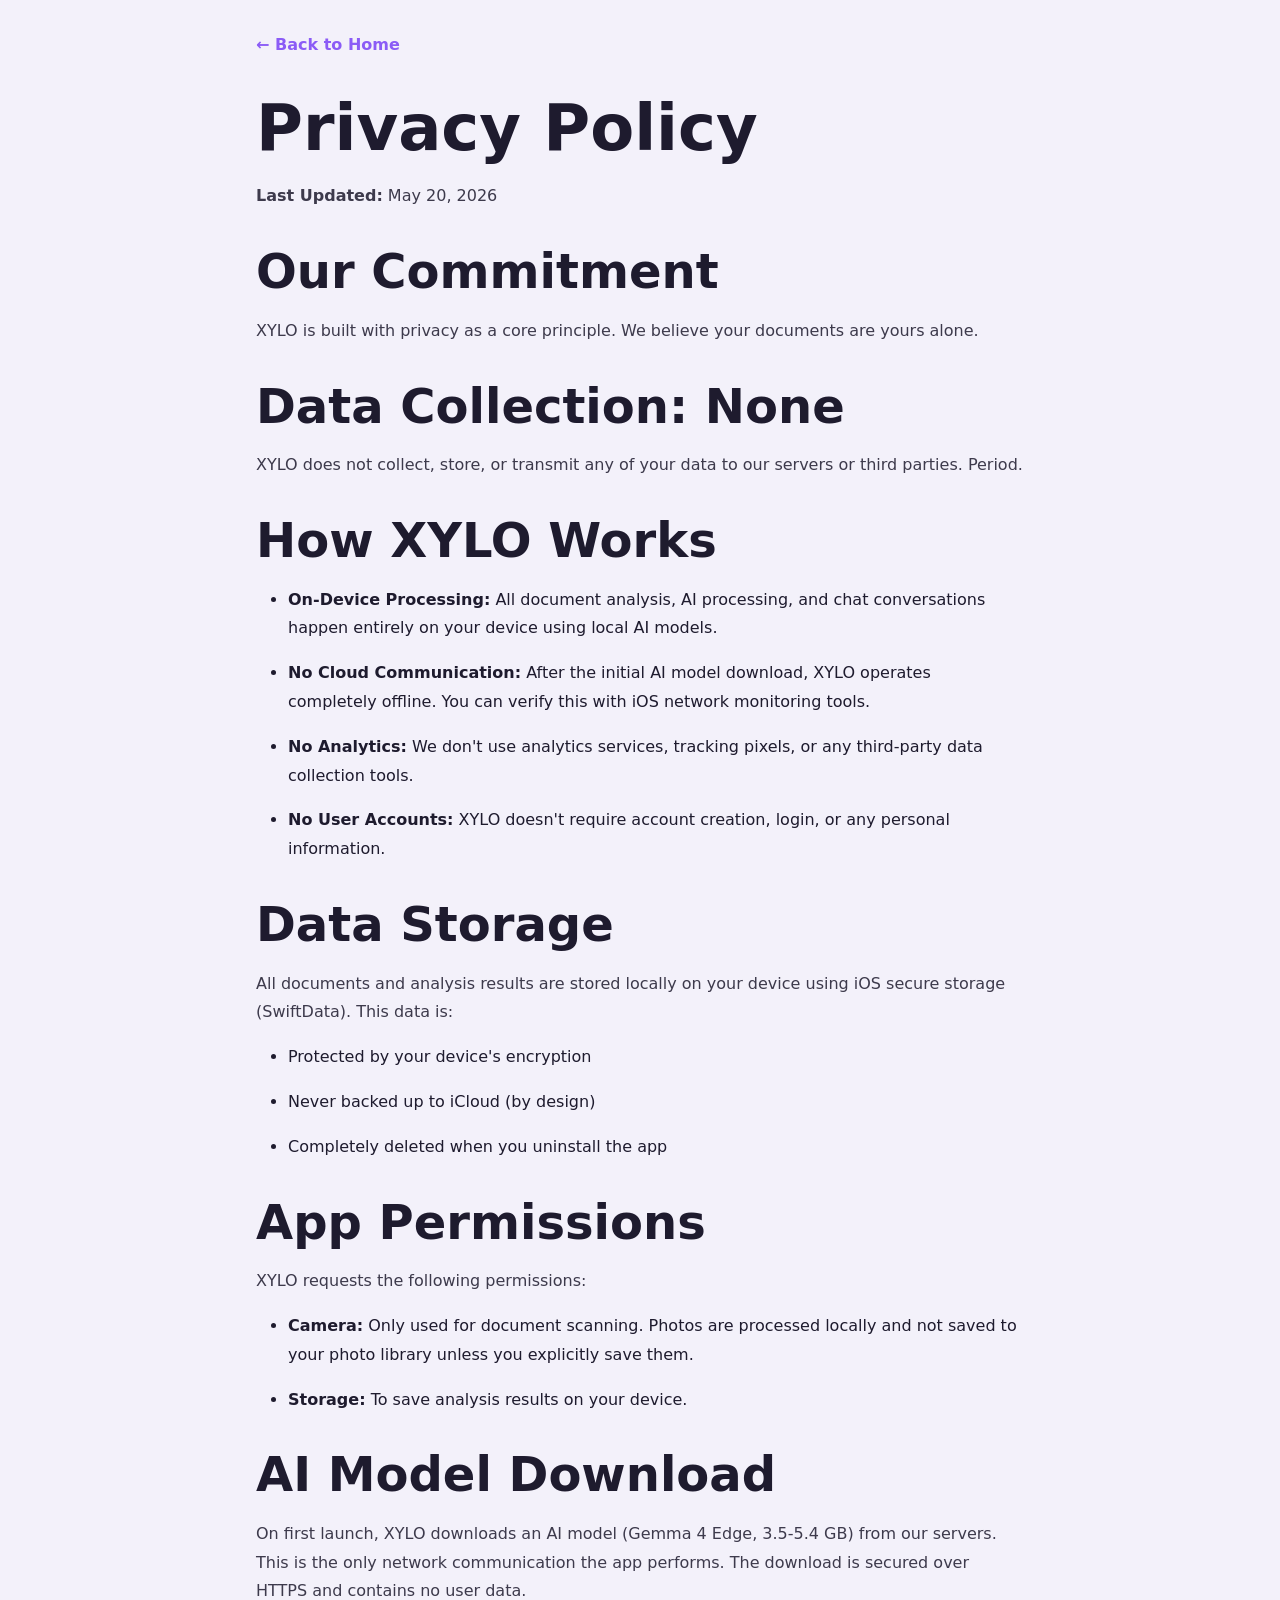
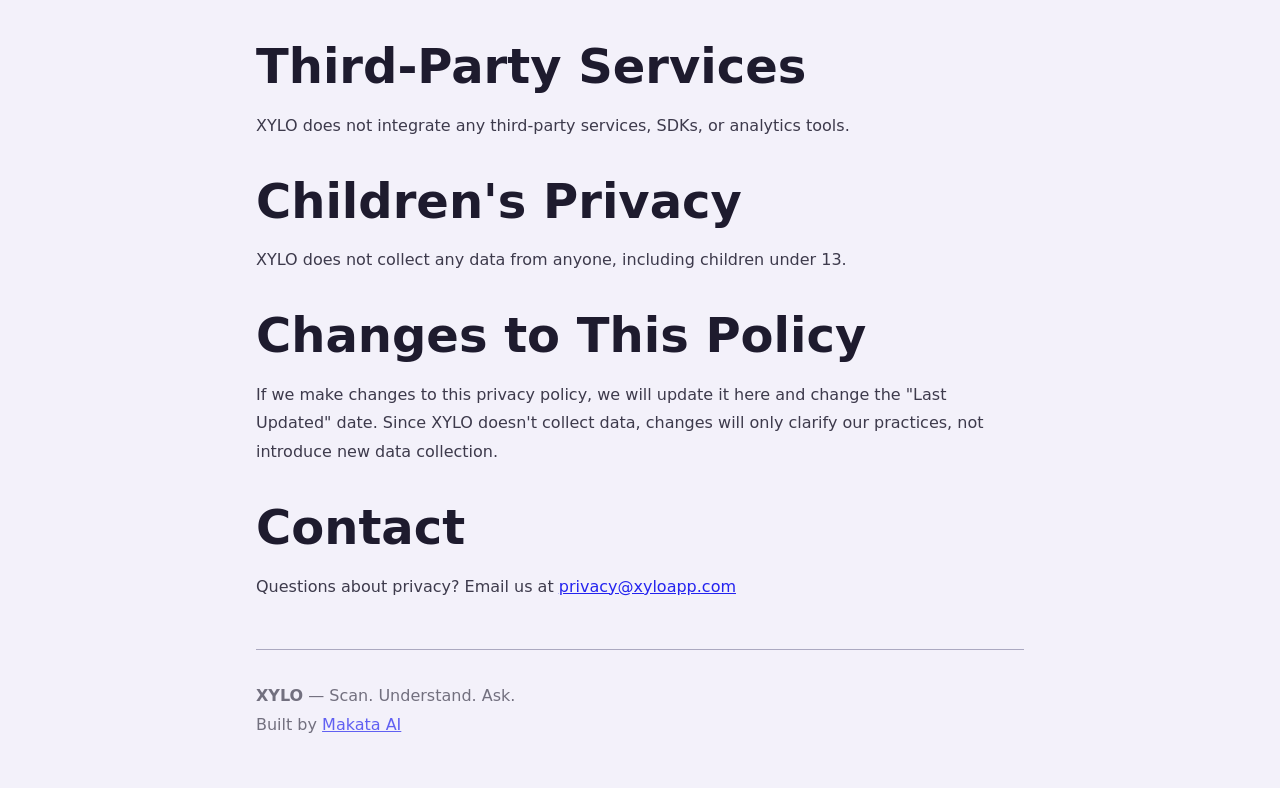
==== privacy/index.html @ 683fa170 "Initial commit: XYLO website v1.0 - Score: 9.4/10 - Priority 1 & 2 improvements complete - Optimized" ====
<!DOCTYPE html>
<html lang="en">
<head>
    <meta charset="UTF-8">
    <meta name="viewport" content="width=device-width, initial-scale=1.0">
    <title>Privacy Policy — XYLO</title>
    <link rel="stylesheet" href="../assets/css/main.css">
    <style>
        .legal-content { max-width: 800px; margin: 0 auto; padding: 2rem 1rem; }
        .legal-content h1 { margin-bottom: 1rem; }
        .legal-content h2 { margin-top: 2rem; margin-bottom: 1rem; }
        .legal-content p, .legal-content li { line-height: 1.8; margin-bottom: 1rem; }
        .legal-content ul { margin-left: 2rem; }
        .back-link { display: inline-block; margin-bottom: 2rem; color: var(--xylo-primary); text-decoration: none; font-weight: 600; }
        .back-link:hover { text-decoration: underline; }
    </style>
</head>
<body>
    <div class="legal-content">
        <a href="../" class="back-link">← Back to Home</a>
        
        <h1>Privacy Policy</h1>
        <p><strong>Last Updated:</strong> May 20, 2026</p>
        
        <h2>Our Commitment</h2>
        <p>XYLO is built with privacy as a core principle. We believe your documents are yours alone.</p>
        
        <h2>Data Collection: None</h2>
        <p>XYLO does not collect, store, or transmit any of your data to our servers or third parties. Period.</p>
        
        <h2>How XYLO Works</h2>
        <ul>
            <li><strong>On-Device Processing:</strong> All document analysis, AI processing, and chat conversations happen entirely on your device using local AI models.</li>
            <li><strong>No Cloud Communication:</strong> After the initial AI model download, XYLO operates completely offline. You can verify this with iOS network monitoring tools.</li>
            <li><strong>No Analytics:</strong> We don't use analytics services, tracking pixels, or any third-party data collection tools.</li>
            <li><strong>No User Accounts:</strong> XYLO doesn't require account creation, login, or any personal information.</li>
        </ul>
        
        <h2>Data Storage</h2>
        <p>All documents and analysis results are stored locally on your device using iOS secure storage (SwiftData). This data is:</p>
        <ul>
            <li>Protected by your device's encryption</li>
            <li>Never backed up to iCloud (by design)</li>
            <li>Completely deleted when you uninstall the app</li>
        </ul>
        
        <h2>App Permissions</h2>
        <p>XYLO requests the following permissions:</p>
        <ul>
            <li><strong>Camera:</strong> Only used for document scanning. Photos are processed locally and not saved to your photo library unless you explicitly save them.</li>
            <li><strong>Storage:</strong> To save analysis results on your device.</li>
        </ul>
        
        <h2>AI Model Download</h2>
        <p>On first launch, XYLO downloads an AI model (Gemma 4 Edge, 3.5-5.4 GB) from our servers. This is the only network communication the app performs. The download is secured over HTTPS and contains no user data.</p>
        
        <h2>Third-Party Services</h2>
        <p>XYLO does not integrate any third-party services, SDKs, or analytics tools.</p>
        
        <h2>Children's Privacy</h2>
        <p>XYLO does not collect any data from anyone, including children under 13.</p>
        
        <h2>Changes to This Policy</h2>
        <p>If we make changes to this privacy policy, we will update it here and change the "Last Updated" date. Since XYLO doesn't collect data, changes will only clarify our practices, not introduce new data collection.</p>
        
        <h2>Contact</h2>
        <p>Questions about privacy? Email us at <a href="mailto:privacy@xyloapp.com">privacy@xyloapp.com</a></p>
        
        <p style="margin-top: 3rem; padding-top: 2rem; border-top: 1px solid var(--xylo-text-secondary); opacity: 0.6;">
            <strong>XYLO</strong> — Scan. Understand. Ask.<br>
            Built by <a href="https://makata.ai" target="_blank" rel="noopener">Makata AI</a>
        </p>
    </div>
</body>
</html>
---- assets/css/main.css ----
/* XYLO Main Stylesheet */
/* Design System: Prism (Violet + Electric Gold) */

/* ============================================
   CSS Variables (Design Tokens)
   ============================================ */

:root {
  /* Colors - Light Mode */
  --xylo-primary: #8B5CF6;
  --xylo-primary-light: #A78BFA;
  --xylo-primary-dark: #7C3AED;
  --xylo-accent: #FACC15;
  --xylo-accent-light: #FDE68A;
  --xylo-accent-dark: #EAB308;
  --xylo-surface: #F3F1FA;
  --xylo-card: #FBFAFF;
  --xylo-text: #1E1B2E;
  --xylo-text-secondary: #7C7A9B;
  --xylo-success: #10B981;
  --xylo-error: #EF4444;
  
  /* Spacing */
  --spacing-xs: 4px;
  --spacing-sm: 8px;
  --spacing-md: 12px;
  --spacing-lg: 16px;
  --spacing-xl: 24px;
  --spacing-xxl: 32px;
  --spacing-xxxl: 40px;
  
  /* Border Radius */
  --radius-sm: 8px;
  --radius-md: 12px;
  --radius-lg: 16px;
  --radius-full: 9999px;
  
  /* Typography */
  --font-system: -apple-system, BlinkMacSystemFont, "SF Pro Display", "Segoe UI", system-ui, sans-serif;
  --font-mono: "SF Mono", "Cascadia Code", "Consolas", monospace;
  
  /* Shadows */
  --shadow-sm: 0 1px 2px rgba(139, 92, 246, 0.05);
  --shadow-md: 0 4px 12px rgba(139, 92, 246, 0.08);
  --shadow-lg: 0 8px 32px rgba(139, 92, 246, 0.1);
  --shadow-xl: 0 16px 48px rgba(139, 92, 246, 0.15);
  
  /* Transitions */
  --transition-fast: 150ms cubic-bezier(0.4, 0, 0.2, 1);
  --transition-base: 250ms cubic-bezier(0.4, 0, 0.2, 1);
  --transition-slow: 350ms cubic-bezier(0.4, 0, 0.2, 1);
}

@media (prefers-color-scheme: dark) {
  :root {
    --xylo-primary: #A78BFA;
    --xylo-primary-light: #C4B5FD;
    --xylo-primary-dark: #8B5CF6;
    --xylo-accent: #FDE68A;
    --xylo-accent-light: #FEF3C7;
    --xylo-accent-dark: #FACC15;
    --xylo-surface: #0F0F1A;
    --xylo-card: #1A1A2E;
    --xylo-text: #E2E8F0;
    --xylo-text-secondary: #9B99B8;
    
    --shadow-sm: 0 1px 2px rgba(15, 15, 26, 0.2);
    --shadow-md: 0 4px 12px rgba(15, 15, 26, 0.3);
    --shadow-lg: 0 8px 32px rgba(15, 15, 26, 0.4);
    --shadow-xl: 0 16px 48px rgba(15, 15, 26, 0.5);
  }
}

/* ============================================
   Reset & Base
   ============================================ */

* {
  margin: 0;
  padding: 0;
  box-sizing: border-box;
}

html {
  scroll-behavior: smooth;
  -webkit-font-smoothing: antialiased;
  -moz-osx-font-smoothing: grayscale;
}

body {
  font-family: var(--font-system);
  font-size: 16px;
  line-height: 1.6;
  color: var(--xylo-text);
  background: var(--xylo-surface);
  overflow-x: hidden;
}

::selection {
  background: var(--xylo-primary);
  color: white;
}

/* ============================================
   Typography
   ============================================ */

h1, h2, h3, h4, h5, h6 {
  font-weight: 600;
  line-height: 1.2;
  color: var(--xylo-text);
}

h1 { font-size: clamp(2.5rem, 5vw, 4rem); }
h2 { font-size: clamp(2rem, 4vw, 3rem); }
h3 { font-size: clamp(1.5rem, 3vw, 2rem); }
h4 { font-size: 1.25rem; }

p {
  color: var(--xylo-text);
  opacity: 0.85;
}

strong {
  font-weight: 600;
  color: var(--xylo-text);
  opacity: 1;
}

/* ============================================
   Glass Morphism
   ============================================ */

.glass-card {
  background: rgba(251, 250, 255, 0.7);
  backdrop-filter: blur(20px) saturate(180%);
  -webkit-backdrop-filter: blur(20px) saturate(180%);
  border: 1px solid rgba(139, 92, 246, 0.1);
  border-radius: var(--radius-lg);
  box-shadow: var(--shadow-md);
  padding: var(--spacing-xl);
  transition: all var(--transition-base);
}

@media (prefers-color-scheme: dark) {
  .glass-card {
    background: rgba(26, 26, 46, 0.7);
    border: 1px solid rgba(167, 139, 250, 0.15);
    box-shadow: var(--shadow-lg);
  }
}

.glass-card:hover {
  transform: translateY(-2px);
  box-shadow: var(--shadow-lg);
}

/* ============================================
   Layout
   ============================================ */

.section {
  padding: clamp(3rem, 8vw, 6rem) 0;
  position: relative;
}

.section-inner {
  max-width: 1280px;
  margin: 0 auto;
  padding: 0 var(--spacing-xl);
}

.section-header {
  text-align: center;
  max-width: 800px;
  margin: 0 auto var(--spacing-xxxl);
}

.section-title {
  margin-bottom: var(--spacing-lg);
}

.section-subtitle {
  font-size: 1.125rem;
  color: var(--xylo-text);
  opacity: 0.8;
}

.section-badge {
  display: inline-block;
  padding: var(--spacing-sm) var(--spacing-lg);
  background: var(--xylo-primary);
  color: white;
  border-radius: var(--radius-full);
  font-size: 0.875rem;
  font-weight: 700;
  margin-bottom: var(--spacing-lg);
  letter-spacing: 0.5px;
  text-transform: uppercase;
}

/* ============================================
   Scroll Progress Bar
   ============================================ */

.scroll-progress {
  position: fixed;
  top: 0;
  left: 0;
  width: 0%;
  height: 3px;
  background: linear-gradient(90deg, var(--xylo-primary), var(--xylo-accent));
  z-index: 9999;
  transition: width 100ms linear;
}

.skip-link {
  position: absolute;
  top: -40px;
  left: 0;
  background: var(--xylo-primary);
  color: white;
  padding: var(--spacing-sm) var(--spacing-lg);
  text-decoration: none;
  z-index: 100;
}

.skip-link:focus {
  top: 0;
}

/* ============================================
   Navigation
   ============================================ */

.site-nav {
  position: sticky;
  top: 0;
  z-index: 1000;
  background: rgba(251, 250, 255, 0.8);
  backdrop-filter: blur(20px) saturate(180%);
  -webkit-backdrop-filter: blur(20px) saturate(180%);
  border-bottom: 1px solid rgba(139, 92, 246, 0.1);
  transition: all var(--transition-base);
}

@media (prefers-color-scheme: dark) {
  .site-nav {
    background: rgba(15, 15, 26, 0.8);
    border-bottom: 1px solid rgba(167, 139, 250, 0.15);
  }
}

.nav-inner {
  max-width: 1280px;
  margin: 0 auto;
  padding: var(--spacing-lg) var(--spacing-xl);
  display: flex;
  align-items: center;
  justify-content: space-between;
}

.nav-brand {
  display: flex;
  align-items: center;
  gap: var(--spacing-md);
  font-size: 1.25rem;
  font-weight: 700;
  color: var(--xylo-text);
  text-decoration: none;
  transition: transform var(--transition-fast);
}

.nav-brand:hover {
  transform: scale(1.05);
}

.nav-icon {
  width: 32px;
  height: 32px;
}

.nav-toggle {
  display: none;
  flex-direction: column;
  gap: 4px;
  background: none;
  border: none;
  cursor: pointer;
  padding: var(--spacing-sm);
}

.nav-toggle span {
  width: 24px;
  height: 2px;
  background: var(--xylo-text);
  border-radius: 2px;
  transition: all var(--transition-fast);
}

.nav-links {
  display: flex;
  gap: var(--spacing-xl);
  list-style: none;
}

.nav-links a {
  color: var(--xylo-text-secondary);
  text-decoration: none;
  font-weight: 500;
  transition: color var(--transition-fast);
  position: relative;
}

.nav-links a::after {
  content: '';
  position: absolute;
  bottom: -4px;
  left: 0;
  width: 0;
  height: 2px;
  background: var(--xylo-primary);
  transition: width var(--transition-base);
}

.nav-links a:hover {
  color: var(--xylo-primary);
}

.nav-links a:hover::after {
  width: 100%;
}

@media (max-width: 768px) {
  .nav-toggle {
    display: flex;
  }
  
  .nav-links {
    position: absolute;
    top: 100%;
    left: 0;
    right: 0;
    flex-direction: column;
    background: var(--xylo-card);
    padding: var(--spacing-xl);
    gap: var(--spacing-lg);
    border-bottom: 1px solid rgba(139, 92, 246, 0.1);
    display: none;
  }
  
  .nav-links.open {
    display: flex;
  }
}

/* ============================================
   Buttons
   ============================================ */

.btn {
  display: inline-flex;
  align-items: center;
  gap: var(--spacing-sm);
  padding: var(--spacing-md) var(--spacing-xl);
  font-size: 1rem;
  font-weight: 600;
  text-decoration: none;
  border-radius: var(--radius-md);
  border: none;
  cursor: pointer;
  transition: all var(--transition-base);
  min-height: 44px;
}

.btn-primary {
  background: linear-gradient(135deg, var(--xylo-primary), var(--xylo-primary-dark));
  color: white;
  box-shadow: var(--shadow-md);
}

.btn-primary:hover {
  transform: translateY(-2px);
  box-shadow: var(--shadow-lg);
}

.btn-primary:active {
  transform: translateY(0);
}

.btn-large {
  padding: var(--spacing-lg) var(--spacing-xxl);
  font-size: 1.125rem;
}

/* ============================================
   Hero Section
   ============================================ */

.hero {
  position: relative;
  min-height: 90vh;
  display: flex;
  align-items: center;
  overflow: hidden;
  padding: var(--spacing-xxxl) 0;
}

.hero-pattern {
  position: absolute;
  top: 0;
  left: 0;
  width: 100%;
  height: 100%;
  opacity: 0.4;
  pointer-events: none;
}

.hero-gradient-orb {
  position: absolute;
  border-radius: 50%;
  filter: blur(80px);
  opacity: 0.3;
  pointer-events: none;
  animation: float 20s infinite ease-in-out;
}

.hero-gradient-orb-1 {
  width: 500px;
  height: 500px;
  background: var(--xylo-primary);
  top: -10%;
  right: -10%;
  animation-delay: 0s;
}

.hero-gradient-orb-2 {
  width: 400px;
  height: 400px;
  background: var(--xylo-accent);
  bottom: -10%;
  left: -10%;
  animation-delay: 10s;
}

@keyframes float {
  0%, 100% { transform: translate(0, 0) scale(1); }
  33% { transform: translate(30px, -30px) scale(1.1); }
  66% { transform: translate(-20px, 20px) scale(0.9); }
}

.hero .section-inner {
  display: grid;
  grid-template-columns: 1fr 1fr;
  gap: var(--spacing-xxxl);
  align-items: center;
  position: relative;
  z-index: 1;
}

.hero-content {
  max-width: 600px;
}

.hero-badge {
  display: inline-flex;
  align-items: center;
  gap: var(--spacing-sm);
  padding: var(--spacing-sm) var(--spacing-lg);
  background: rgba(139, 92, 246, 0.1);
  border: 1px solid rgba(139, 92, 246, 0.2);
  border-radius: var(--radius-full);
  color: var(--xylo-primary);
  font-size: 0.875rem;
  font-weight: 600;
  margin-bottom: var(--spacing-xl);
}

.hero-title {
  margin-bottom: var(--spacing-lg);
  background: linear-gradient(135deg, var(--xylo-text), var(--xylo-text));
  -webkit-background-clip: text;
  background-clip: text;
}

.gradient-text {
  background: linear-gradient(135deg, var(--xylo-primary), var(--xylo-accent));
  -webkit-background-clip: text;
  -webkit-text-fill-color: transparent;
  background-clip: text;
}

.hero-subtitle {
  font-size: 1.25rem;
  margin-bottom: var(--spacing-xxl);
  line-height: 1.8;
  color: var(--xylo-text);
}

.hero-subtitle strong {
  color: var(--xylo-primary);
  font-weight: 600;
}

.hero-cta-group {
  display: flex;
  flex-wrap: wrap;
  gap: var(--spacing-lg);
  align-items: center;
}

.privacy-badge {
  display: inline-flex;
  align-items: center;
  gap: var(--spacing-sm);
  padding: var(--spacing-sm) var(--spacing-lg);
  background: rgba(16, 185, 129, 0.1);
  border: 1px solid rgba(16, 185, 129, 0.2);
  border-radius: var(--radius-full);
  color: var(--xylo-success);
  font-size: 0.875rem;
  font-weight: 600;
}

.hero-visual {
  position: relative;
}

.hero-card {
  padding: 0;
  overflow: hidden;
  animation: float-card 6s infinite ease-in-out;
}

@keyframes float-card {
  0%, 100% { transform: translateY(0px); }
  50% { transform: translateY(-20px); }
}

.mockup-header {
  display: flex;
  gap: var(--spacing-sm);
  padding: var(--spacing-lg);
  border-bottom: 1px solid rgba(139, 92, 246, 0.1);
}

.mockup-dot {
  width: 12px;
  height: 12px;
  border-radius: 50%;
  background: var(--xylo-text-secondary);
  opacity: 0.3;
}

.chat-preview {
  padding: var(--spacing-xl);
  min-height: 300px;
}

.chat-message {
  margin-bottom: var(--spacing-lg);
  animation: fadeInUp 0.5s ease-out;
}

@keyframes fadeInUp {
  from {
    opacity: 0;
    transform: translateY(10px);
  }
  to {
    opacity: 1;
    transform: translateY(0);
  }
}

.chat-message-user {
  background: rgba(139, 92, 246, 0.1);
  padding: var(--spacing-md) var(--spacing-lg);
  border-radius: var(--radius-md) var(--radius-md) var(--radius-md) 0;
  max-width: 80%;
}

.chat-message-ai {
  background: rgba(250, 204, 21, 0.1);
  padding: var(--spacing-md) var(--spacing-lg);
  border-radius: var(--radius-md) var(--radius-md) 0 var(--radius-md);
  margin-left: auto;
  margin-right: 0;
}

.chat-message p {
  color: var(--xylo-text);
  margin-bottom: var(--spacing-sm);
}

.chat-message ul {
  margin-left: var(--spacing-lg);
  color: var(--xylo-text);
}

.citation {
  display: inline-flex;
  align-items: center;
  gap: 4px;
  margin-top: var(--spacing-sm);
  padding: 4px var(--spacing-sm);
  background: rgba(139, 92, 246, 0.1);
  border-radius: var(--radius-sm);
  font-size: 0.75rem;
  color: var(--xylo-primary);
  font-weight: 600;
}

@media (max-width: 968px) {
  .hero .section-inner {
    grid-template-columns: 1fr;
    gap: var(--spacing-xxl);
  }
  
  .hero-visual {
    order: -1;
  }
}

/* ============================================
   Trust Strip
   ============================================ */

.trust-strip {
  background: linear-gradient(135deg, var(--xylo-primary-dark), var(--xylo-primary));
  padding: var(--spacing-lg) 0;
  text-align: center;
}

.trust-text {
  color: white;
  font-size: 1rem;
  margin: 0;
  font-weight: 500;
}

/* ============================================
   Problem Section
   ============================================ */

.problem-grid {
  display: grid;
  grid-template-columns: repeat(auto-fit, minmax(250px, 1fr));
  gap: var(--spacing-xl);
}

.problem-card {
  text-align: center;
}

.problem-icon {
  width: 64px;
  height: 64px;
  margin: 0 auto var(--spacing-lg);
  display: flex;
  align-items: center;
  justify-content: center;
  color: var(--xylo-primary);
}

.problem-card h3 {
  margin-bottom: var(--spacing-sm);
  color: var(--xylo-text);
  font-weight: 600;
}

.problem-card p {
  color: var(--xylo-text);
  opacity: 0.8;
}

/* ============================================
   Steps Section
   ============================================ */

.steps-grid {
  display: grid;
  grid-template-columns: repeat(auto-fit, minmax(300px, 1fr));
  gap: var(--spacing-xxl);
}

.step-card {
  position: relative;
}

.step-number {
  position: absolute;
  top: -16px;
  left: 50%;
  transform: translateX(-50%);
  width: 48px;
  height: 48px;
  display: flex;
  align-items: center;
  justify-content: center;
  background: var(--xylo-primary);
  color: white;
  border-radius: 50%;
  font-weight: 700;
  font-size: 1.5rem;
  z-index: 1;
  box-shadow: 0 4px 12px rgba(139, 92, 246, 0.3);
}

.step-card .glass-card {
  text-align: center;
  padding-top: var(--spacing-xxl);
}

.step-icon {
  margin: 0 auto var(--spacing-lg);
  width: 64px;
  height: 64px;
  display: flex;
  align-items: center;
  justify-content: center;
  color: var(--xylo-primary);
}

.gradient-icon {
  background: linear-gradient(135deg, var(--xylo-primary), var(--xylo-accent));
  -webkit-background-clip: text;
  -webkit-text-fill-color: transparent;
  background-clip: text;
}

.step-card h3 {
  margin-bottom: var(--spacing-sm);
  color: var(--xylo-text);
  font-weight: 600;
}

.step-card p {
  color: var(--xylo-text);
  opacity: 0.85;
}

/* ============================================
   Chat Demo
   ============================================ */

.demo-container {
  display: grid;
  grid-template-columns: 1fr 1.5fr;
  gap: var(--spacing-xxl);
}

.demo-document h4 {
  margin-bottom: var(--spacing-lg);
  color: var(--xylo-text);
}

.doc-title {
  font-weight: 600;
  color: var(--xylo-text);
  margin-bottom: var(--spacing-sm);
  font-size: 1.125rem;
}

.doc-excerpt {
  font-size: 0.875rem;
  margin-bottom: var(--spacing-lg);
  color: var(--xylo-text);
  opacity: 0.75;
}

.doc-sections {
  display: flex;
  flex-direction: column;
  gap: var(--spacing-sm);
}

.doc-section {
  padding: var(--spacing-sm) var(--spacing-md);
  background: rgba(139, 92, 246, 0.05);
  border-left: 3px solid var(--xylo-primary);
  border-radius: var(--radius-sm);
  font-size: 0.875rem;
  color: var(--xylo-text);
  font-weight: 500;
}

.demo-chat {
  display: flex;
  flex-direction: column;
  min-height: 500px;
}

.chat-messages {
  flex: 1;
  overflow-y: auto;
  margin-bottom: var(--spacing-lg);
}

.chat-input-group {
  display: flex;
  flex-wrap: wrap;
  gap: var(--spacing-sm);
}

.chat-suggestion {
  padding: var(--spacing-sm) var(--spacing-lg);
  background: rgba(139, 92, 246, 0.1);
  border: 1px solid rgba(139, 92, 246, 0.2);
  border-radius: var(--radius-full);
  color: var(--xylo-primary);
  font-size: 0.875rem;
  font-weight: 500;
  cursor: pointer;
  transition: all var(--transition-base);
}

.chat-suggestion:hover {
  background: rgba(139, 92, 246, 0.2);
  transform: translateY(-2px);
}

@media (max-width: 968px) {
  .demo-container {
    grid-template-columns: 1fr;
  }
}

/* ============================================
   Features Grid
   ============================================ */

.features-grid {
  display: grid;
  grid-template-columns: repeat(auto-fit, minmax(300px, 1fr));
  gap: var(--spacing-xl);
}

.feature-card {
  position: relative;
}

.feature-highlight {
  border: 2px solid var(--xylo-primary);
}

.feature-icon {
  width: 48px;
  height: 48px;
  display: flex;
  align-items: center;
  justify-content: center;
  margin-bottom: var(--spacing-lg);
  color: var(--xylo-primary);
}

.feature-card h3 {
  margin-bottom: var(--spacing-sm);
  color: var(--xylo-text);
  font-weight: 600;
}

.feature-card p {
  color: var(--xylo-text);
  opacity: 0.8;
}

.feature-badge {
  position: absolute;
  top: var(--spacing-lg);
  right: var(--spacing-lg);
  padding: 6px var(--spacing-md);
  background: var(--xylo-primary);
  color: white;
  border-radius: var(--radius-sm);
  font-size: 0.75rem;
  font-weight: 700;
  letter-spacing: 0.5px;
  text-transform: uppercase;
}

/* ============================================
   Privacy Section
   ============================================ */

.comparison-grid {
  display: grid;
  grid-template-columns: 1fr 1fr;
  gap: var(--spacing-xxl);
  margin-bottom: var(--spacing-xxl);
}

.comparison-column h3 {
  margin-bottom: var(--spacing-lg);
  color: var(--xylo-text);
  font-weight: 600;
}

.comparison-column ul {
  list-style: none;
}

.comparison-column li {
  padding: var(--spacing-sm) 0;
  color: var(--xylo-text);
  font-weight: 500;
}

.comparison-good li {
  color: var(--xylo-success);
}

.comparison-bad li {
  color: var(--xylo-text);
  opacity: 0.6;
}

.tech-transparency {
  text-align: center;
}

.tech-transparency h3 {
  margin-bottom: var(--spacing-lg);
  color: var(--xylo-text);
  font-weight: 600;
}

.tech-transparency p {
  color: var(--xylo-text);
  opacity: 0.85;
  line-height: 1.8;
}

.link-arrow {
  display: inline-flex;
  align-items: center;
  gap: var(--spacing-sm);
  color: var(--xylo-primary);
  text-decoration: none;
  font-weight: 600;
  margin-top: var(--spacing-lg);
  transition: gap var(--transition-base);
}

.link-arrow:hover {
  gap: var(--spacing-md);
}

@media (max-width: 768px) {
  .comparison-grid {
    grid-template-columns: 1fr;
  }
}

/* ============================================
   Pricing Section
   ============================================ */

.pricing-card {
  max-width: 500px;
  margin: 0 auto;
  text-align: center;
  border: 2px solid var(--xylo-primary);
  position: relative;
}

.pricing-badge {
  position: absolute;
  top: -16px;
  left: 50%;
  transform: translateX(-50%);
  padding: 6px var(--spacing-lg);
  background: var(--xylo-primary);
  color: white;
  border-radius: var(--radius-full);
  font-size: 0.875rem;
  font-weight: 700;
  letter-spacing: 0.5px;
  text-transform: uppercase;
}

.pricing-title {
  margin-bottom: var(--spacing-lg);
}

.pricing-price {
  display: flex;
  align-items: flex-start;
  justify-content: center;
  margin-bottom: var(--spacing-sm);
}

.price-currency {
  font-size: 2rem;
  margin-top: 8px;
  color: var(--xylo-primary);
}

.price-amount {
  font-size: 4rem;
  font-weight: 700;
  background: linear-gradient(135deg, var(--xylo-primary), var(--xylo-accent));
  -webkit-background-clip: text;
  -webkit-text-fill-color: transparent;
  background-clip: text;
}

.pricing-subtitle {
  margin-bottom: var(--spacing-xxl);
  font-size: 1.125rem;
  color: var(--xylo-text);
  opacity: 0.85;
}

.pricing-features {
  list-style: none;
  margin-bottom: var(--spacing-xxl);
  text-align: left;
}

.pricing-features li {
  display: flex;
  align-items: center;
  gap: var(--spacing-md);
  padding: var(--spacing-md) 0;
  color: var(--xylo-text);
  font-weight: 500;
}

.pricing-features svg {
  color: var(--xylo-success);
  flex-shrink: 0;
}

.pricing-note {
  margin-top: var(--spacing-lg);
  font-size: 0.875rem;
  color: var(--xylo-text);
  opacity: 0.75;
}

.pricing-comparison {
  text-align: center;
  margin-top: var(--spacing-xxl);
}

.comparison-text {
  color: var(--xylo-text);
  opacity: 0.85;
  line-height: 2;
  font-weight: 500;
}

/* ============================================
   FAQ Section
   ============================================ */

.faq-grid {
  display: grid;
  grid-template-columns: repeat(auto-fit, minmax(350px, 1fr));
  gap: var(--spacing-xl);
}

.faq-item h3 {
  margin-bottom: var(--spacing-md);
  font-size: 1.125rem;
  color: var(--xylo-text);
  font-weight: 600;
}

.faq-item p {
  color: var(--xylo-text);
  opacity: 0.85;
  line-height: 1.7;
}

/* ============================================
   CTA Section
   ============================================ */

.cta-section {
  background: linear-gradient(135deg, var(--xylo-primary), var(--xylo-primary-dark));
  color: white;
}

.cta-content {
  text-align: center;
  max-width: 600px;
  margin: 0 auto;
}

.cta-content h2 {
  color: white;
  margin-bottom: var(--spacing-lg);
}

.cta-content p {
  color: rgba(255, 255, 255, 0.95);
  font-size: 1.125rem;
  margin-bottom: var(--spacing-xxl);
}

.cta-section .btn-primary {
  background: white;
  color: var(--xylo-primary);
  font-weight: 700;
}

.cta-section .btn-primary:hover {
  background: rgba(255, 255, 255, 0.95);
  transform: translateY(-2px);
}

/* ============================================
   Footer
   ============================================ */

.footer {
  background: var(--xylo-card);
  border-top: 1px solid rgba(139, 92, 246, 0.1);
  padding: var(--spacing-xxxl) 0 var(--spacing-xl);
}

.footer-grid {
  display: grid;
  grid-template-columns: 2fr repeat(3, 1fr);
  gap: var(--spacing-xxl);
}

.footer-brand {
  display: flex;
  flex-direction: column;
  gap: var(--spacing-md);
}

.footer-tagline {
  color: var(--xylo-text);
  font-style: italic;
  opacity: 0.7;
}

.footer-copyright {
  color: var(--xylo-text);
  font-size: 0.875rem;
  opacity: 0.6;
}

.footer-links h4 {
  margin-bottom: var(--spacing-md);
  font-size: 1rem;
  color: var(--xylo-text);
  font-weight: 600;
}

.footer-links ul {
  list-style: none;
}

.footer-links li {
  margin-bottom: var(--spacing-sm);
}

.footer-links a {
  color: var(--xylo-text);
  opacity: 0.75;
  text-decoration: none;
  transition: all var(--transition-fast);
}

.footer-links a:hover {
  color: var(--xylo-primary);
  opacity: 1;
}

@media (max-width: 768px) {
  .footer-grid {
    grid-template-columns: 1fr;
  }
}

/* ============================================
   Animations
   ============================================ */

@media (prefers-reduced-motion: reduce) {
  *,
  *::before,
  *::after {
    animation-duration: 0.01ms !important;
    animation-iteration-count: 1 !important;
    transition-duration: 0.01ms !important;
  }
}

/* ============================================
   Utilities
   ============================================ */

.text-center { text-align: center; }
.mt-xl { margin-top: var(--spacing-xl); }
.mb-xl { margin-bottom: var(--spacing-xl); }

/* ============================================
   Hero Stats
   ============================================ */

.hero-stats {
  display: flex;
  gap: var(--spacing-xxl);
  margin-top: var(--spacing-xxl);
  padding-top: var(--spacing-xl);
  border-top: 1px solid rgba(139, 92, 246, 0.1);
}

.stat-item {
  display: flex;
  flex-direction: column;
  gap: var(--spacing-xs);
}

.stat-number {
  font-size: 2rem;
  font-weight: 700;
  background: linear-gradient(135deg, var(--xylo-primary), var(--xylo-accent));
  -webkit-background-clip: text;
  -webkit-text-fill-color: transparent;
  background-clip: text;
}

.stat-label {
  font-size: 0.875rem;
  color: var(--xylo-text);
  opacity: 0.7;
  font-weight: 500;
}

@media (max-width: 768px) {
  .hero-stats {
    flex-direction: column;
    gap: var(--spacing-lg);
  }
}

/* ============================================
   Testimonials Section
   ============================================ */

.testimonials {
  background: var(--xylo-surface);
}

.testimonials-grid {
  display: grid;
  grid-template-columns: repeat(auto-fit, minmax(320px, 1fr));
  gap: var(--spacing-xl);
}

.testimonial-card {
  display: flex;
  flex-direction: column;
  gap: var(--spacing-lg);
  padding: var(--spacing-xxl);
}

.testimonial-stars {
  color: var(--xylo-accent);
  font-size: 1.25rem;
  letter-spacing: 2px;
}

.testimonial-text {
  flex: 1;
  font-size: 1.0625rem;
  line-height: 1.7;
  color: var(--xylo-text);
  opacity: 0.9;
  font-style: italic;
}

.testimonial-author {
  display: flex;
  align-items: center;
  gap: var(--spacing-md);
  padding-top: var(--spacing-md);
  border-top: 1px solid rgba(139, 92, 246, 0.1);
}

.author-avatar {
  width: 48px;
  height: 48px;
  border-radius: 50%;
  background: linear-gradient(135deg, var(--xylo-primary), var(--xylo-accent));
  display: flex;
  align-items: center;
  justify-content: center;
  color: white;
  font-weight: 700;
  font-size: 1.125rem;
  flex-shrink: 0;
}

.author-info {
  display: flex;
  flex-direction: column;
  gap: 2px;
}

.author-name {
  font-weight: 600;
  color: var(--xylo-text);
  font-size: 1rem;
}

.author-role {
  font-size: 0.875rem;
  color: var(--xylo-text);
  opacity: 0.7;
}

/* ============================================
   Section CTA
   ============================================ */

.section-cta {
  text-align: center;
  margin-top: var(--spacing-xxxl);
  padding-top: var(--spacing-xxl);
  border-top: 1px solid rgba(139, 92, 246, 0.1);
}

/* ============================================
   FAQ Accordion
   ============================================ */

.faq-accordion {
  cursor: pointer;
  overflow: hidden;
  transition: all var(--transition-base);
}

.faq-question {
  width: 100%;
  display: flex;
  align-items: center;
  justify-content: space-between;
  gap: var(--spacing-md);
  text-align: left;
  background: none;
  border: none;
  padding: 0;
  cursor: pointer;
  font-size: 1.125rem;
  font-weight: 600;
  color: var(--xylo-text);
  font-family: var(--font-system);
}

.faq-question:hover {
  color: var(--xylo-primary);
}

.faq-icon {
  flex-shrink: 0;
  color: var(--xylo-primary);
  transition: transform var(--transition-base);
}

.faq-answer {
  max-height: 0;
  overflow: hidden;
  transition: max-height var(--transition-slow), margin-top var(--transition-slow);
  margin-top: 0;
}

.faq-accordion.active .faq-answer {
  max-height: 500px;
  margin-top: var(--spacing-md);
}

.faq-accordion.active .faq-icon {
  transform: rotate(180deg);
}

.faq-answer p {
  padding-top: var(--spacing-sm);
}

/* ============================================
   App Store Button Enhancement
   ============================================ */

.app-store-btn {
  position: relative;
  overflow: hidden;
}

.app-store-btn::before {
  content: '';
  position: absolute;
  top: 0;
  left: -100%;
  width: 100%;
  height: 100%;
  background: linear-gradient(90deg, transparent, rgba(255, 255, 255, 0.2), transparent);
  transition: left 0.5s;
}

.app-store-btn:hover::before {
  left: 100%;
}

/* ===============================================
   SCREENSHOT CAROUSEL
   =============================================== */

.screenshots {
  overflow: hidden;
}

.screenshot-carousel {
  position: relative;
  max-width: 900px;
  margin: 0 auto;
  padding: 0 60px;
}

.carousel-track {
  display: flex;
  transition: transform 0.5s cubic-bezier(0.4, 0, 0.2, 1);
  align-items: center;
}

.carousel-slide {
  min-width: 100%;
  display: flex;
  flex-direction: column;
  align-items: center;
  gap: 2rem;
  opacity: 0;
  transition: opacity 0.5s;
  padding: 1rem 0;
}

.carousel-slide.active {
  opacity: 1;
}

.screenshot-frame {
  width: 100%;
  max-width: 400px;
  display: flex;
  justify-content: center;
  perspective: 1000px;
}

.screenshot-device {
  width: 320px;
  height: 640px;
  background: linear-gradient(135deg, rgba(20, 20, 30, 0.95), rgba(30, 30, 45, 0.9));
  border-radius: 40px;
  padding: 12px;
  box-shadow: 
    0 20px 60px rgba(0, 0, 0, 0.4),
    0 0 0 1px rgba(255, 255, 255, 0.1),
    inset 0 0 0 1px rgba(255, 255, 255, 0.05);
  position: relative;
  transform: rotateY(-5deg);
  transition: transform 0.3s;
}

.screenshot-device:hover {
  transform: rotateY(0deg) scale(1.02);
}

.screenshot-notch {
  position: absolute;
  top: 0;
  left: 50%;
  transform: translateX(-50%);
  width: 150px;
  height: 30px;
  background: rgba(20, 20, 30, 0.95);
  border-radius: 0 0 20px 20px;
  z-index: 10;
}

.screenshot-content {
  width: 100%;
  height: 100%;
  background: linear-gradient(180deg, rgba(15, 15, 25, 0.8), rgba(25, 25, 40, 0.8));
  border-radius: 30px;
  overflow: hidden;
  display: flex;
  align-items: center;
  justify-content: center;
}

.screenshot-placeholder {
  display: flex;
  flex-direction: column;
  align-items: center;
  gap: 1rem;
  color: rgba(255, 255, 255, 0.6);
  text-align: center;
  padding: 2rem;
}

.screenshot-placeholder svg {
  opacity: 0.4;
}

.screenshot-placeholder p {
  font-size: 0.9rem;
  font-weight: 500;
  color: rgba(255, 255, 255, 0.7);
}

.screenshot-info {
  text-align: center;
  max-width: 500px;
}

.screenshot-info h3 {
  font-size: 1.5rem;
  margin-bottom: 0.5rem;
  color: rgba(255, 255, 255, 0.95);
}

.screenshot-info p {
  color: rgba(255, 255, 255, 0.7);
  line-height: 1.6;
}

.carousel-btn {
  position: absolute;
  top: 50%;
  transform: translateY(-50%);
  width: 48px;
  height: 48px;
  border-radius: 50%;
  background: rgba(139, 92, 246, 0.1);
  backdrop-filter: blur(10px);
  border: 1px solid rgba(139, 92, 246, 0.3);
  color: rgba(255, 255, 255, 0.9);
  cursor: pointer;
  display: flex;
  align-items: center;
  justify-content: center;
  transition: all 0.3s;
  z-index: 10;
}

.carousel-btn:hover {
  background: rgba(139, 92, 246, 0.2);
  border-color: rgba(139, 92, 246, 0.5);
  transform: translateY(-50%) scale(1.1);
}

.carousel-prev {
  left: 0;
}

.carousel-next {
  right: 0;
}

.carousel-dots {
  display: flex;
  justify-content: center;
  gap: 0.75rem;
  margin-top: 2rem;
}

.carousel-dot {
  width: 10px;
  height: 10px;
  border-radius: 50%;
  background: rgba(255, 255, 255, 0.2);
  border: none;
  cursor: pointer;
  transition: all 0.3s;
}

.carousel-dot.active {
  background: linear-gradient(135deg, #8B5CF6, #FACC15);
  width: 32px;
  border-radius: 5px;
}

.carousel-dot:hover:not(.active) {
  background: rgba(255, 255, 255, 0.4);
}

/* ===============================================
   BEFORE/AFTER COMPARISON
   =============================================== */

.before-after {
  background: linear-gradient(180deg, rgba(15, 15, 25, 0.5), rgba(25, 25, 40, 0.5));
}

.comparison-grid {
  display: grid;
  grid-template-columns: 1fr auto 1fr;
  gap: 2rem;
  align-items: start;
  margin-top: 3rem;
}

.comparison-side {
  display: flex;
  flex-direction: column;
  gap: 1.5rem;
}

.comparison-label {
  display: flex;
  align-items: center;
  gap: 0.75rem;
  font-weight: 600;
  font-size: 1.1rem;
  padding: 0.75rem 1.5rem;
  background: rgba(239, 68, 68, 0.1);
  border: 1px solid rgba(239, 68, 68, 0.3);
  border-radius: 12px;
  color: rgba(255, 255, 255, 0.9);
  width: fit-content;
}

.comparison-label svg {
  color: #EF4444;
}

.comparison-label-success {
  background: rgba(34, 197, 94, 0.1);
  border-color: rgba(34, 197, 94, 0.3);
}

.comparison-label-success svg {
  color: #22C55E;
}

.comparison-card {
  padding: 2rem;
  height: 100%;
}

.comparison-list {
  display: flex;
  flex-direction: column;
  gap: 1.5rem;
  list-style: none;
}

.comparison-list li {
  display: flex;
  align-items: flex-start;
  gap: 1rem;
  color: rgba(255, 255, 255, 0.85);
  line-height: 1.6;
}

.comparison-list svg {
  flex-shrink: 0;
  margin-top: 0.2rem;
  opacity: 0.7;
}

.comparison-before .comparison-list svg {
  color: #EF4444;
}

.comparison-after .comparison-list svg {
  color: #22C55E;
}

.comparison-divider {
  display: flex;
  align-items: center;
  justify-content: center;
  padding-top: 5rem;
}

.comparison-arrow {
  width: 60px;
  height: 60px;
  border-radius: 50%;
  background: linear-gradient(135deg, #8B5CF6, #FACC15);
  display: flex;
  align-items: center;
  justify-content: center;
  box-shadow: 0 8px 24px rgba(139, 92, 246, 0.4);
  animation: pulse 2s infinite;
}

.comparison-arrow svg {
  color: white;
}

@keyframes pulse {
  0%, 100% { transform: scale(1); box-shadow: 0 8px 24px rgba(139, 92, 246, 0.4); }
  50% { transform: scale(1.05); box-shadow: 0 12px 32px rgba(139, 92, 246, 0.6); }
}

/* ===============================================
   VIDEO DEMO
   =============================================== */

.video-demo {
  background: linear-gradient(180deg, rgba(25, 25, 40, 0.5), rgba(15, 15, 25, 0.5));
}

.video-container {
  display: flex;
  flex-direction: column;
  gap: 2rem;
  margin-top: 3rem;
}

.video-wrapper {
  padding: 0;
  overflow: hidden;
  position: relative;
  aspect-ratio: 16/9;
  max-width: 900px;
  margin: 0 auto;
  width: 100%;
}

.video-placeholder {
  width: 100%;
  height: 100%;
  display: flex;
  flex-direction: column;
  align-items: center;
  justify-content: center;
  background: linear-gradient(135deg, rgba(20, 20, 35, 0.8), rgba(30, 30, 50, 0.8));
  cursor: pointer;
  transition: all 0.3s;
  position: relative;
}

.video-placeholder:hover {
  background: linear-gradient(135deg, rgba(25, 25, 40, 0.9), rgba(35, 35, 55, 0.9));
}

.video-placeholder:hover .video-play-btn {
  transform: scale(1.1);
}

.video-play-btn {
  width: 120px;
  height: 120px;
  display: flex;
  align-items: center;
  justify-content: center;
  transition: transform 0.3s;
}

.video-play-btn svg {
  filter: drop-shadow(0 4px 12px rgba(139, 92, 246, 0.5));
}

.video-play-btn circle {
  fill: rgba(139, 92, 246, 0.2);
}

.video-play-btn path {
  fill: #8B5CF6;
}

.video-info {
  text-align: center;
  margin-top: 1rem;
}

.video-duration {
  font-size: 1rem;
  font-weight: 600;
  color: rgba(255, 255, 255, 0.9);
  margin-bottom: 0.25rem;
}

.video-description {
  font-size: 0.9rem;
  color: rgba(255, 255, 255, 0.6);
}

.video-embed {
  position: absolute;
  top: 0;
  left: 0;
  width: 100%;
  height: 100%;
}

.video-embed iframe {
  border-radius: 16px;
}

.video-features {
  display: flex;
  justify-content: center;
  gap: 3rem;
  flex-wrap: wrap;
  max-width: 700px;
  margin: 0 auto;
}

.video-feature-item {
  display: flex;
  align-items: center;
  gap: 0.75rem;
  color: rgba(255, 255, 255, 0.8);
  font-size: 0.95rem;
}

.video-feature-item svg {
  color: #8B5CF6;
}

/* ===============================================
   TYPOGRAPHY IMPROVEMENTS (Priority 2)
   =============================================== */

/* Enhanced hierarchy */
.hero-title {
  font-size: clamp(2.5rem, 7vw, 4.5rem);
  line-height: 1.1;
  font-weight: 800;
  letter-spacing: -0.02em;
}

.section-title {
  font-size: clamp(2rem, 5vw, 3rem);
  line-height: 1.2;
  font-weight: 700;
  letter-spacing: -0.01em;
}

h3, .step-card h3, .feature-card h3 {
  font-size: clamp(1.25rem, 3vw, 1.75rem);
  line-height: 1.3;
  font-weight: 600;
}

.section-subtitle {
  font-size: clamp(1rem, 2vw, 1.25rem);
  line-height: 1.6;
}

/* Improved spacing */
.section {
  padding: 120px 0;
}

.section-header {
  margin-bottom: 4rem;
}

/* ===============================================
   RESPONSIVE - PRIORITY 2 SECTIONS
   =============================================== */

@media (max-width: 968px) {
  .comparison-grid {
    grid-template-columns: 1fr;
    gap: 3rem;
  }

  .comparison-divider {
    padding: 0;
  }

  .comparison-arrow {
    transform: rotate(90deg);
  }

  .screenshot-device {
    width: 280px;
    height: 560px;
  }

  .carousel-btn {
    width: 40px;
    height: 40px;
  }

  .video-features {
    gap: 1.5rem;
  }
}

@media (max-width: 640px) {
  .screenshot-carousel {
    padding: 0 50px;
  }

  .screenshot-device {
    width: 240px;
    height: 480px;
  }

  .carousel-btn {
    width: 36px;
    height: 36px;
  }

  .comparison-list li {
    font-size: 0.9rem;
  }

  .comparison-label {
    font-size: 1rem;
    padding: 0.5rem 1rem;
  }

  .video-features {
    flex-direction: column;
    gap: 1rem;
  }

  .section {
    padding: 80px 0;
  }
}
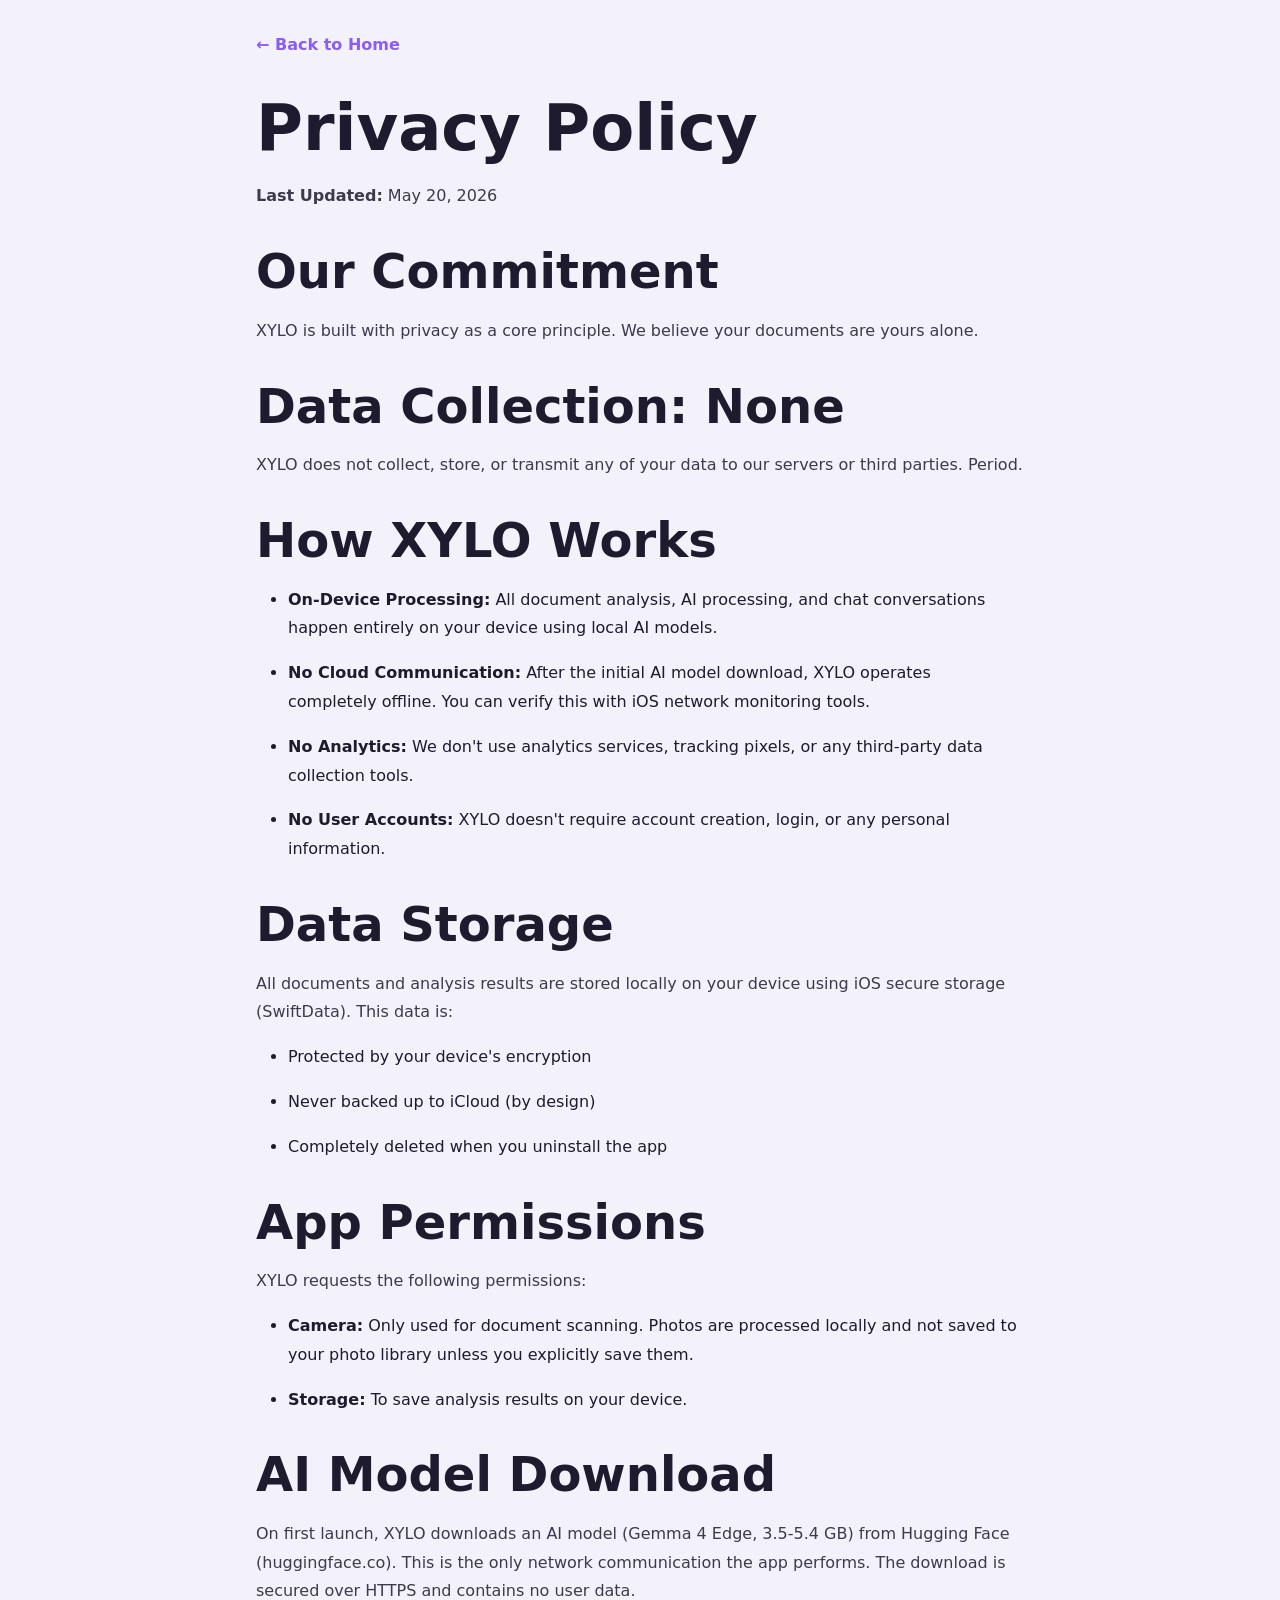
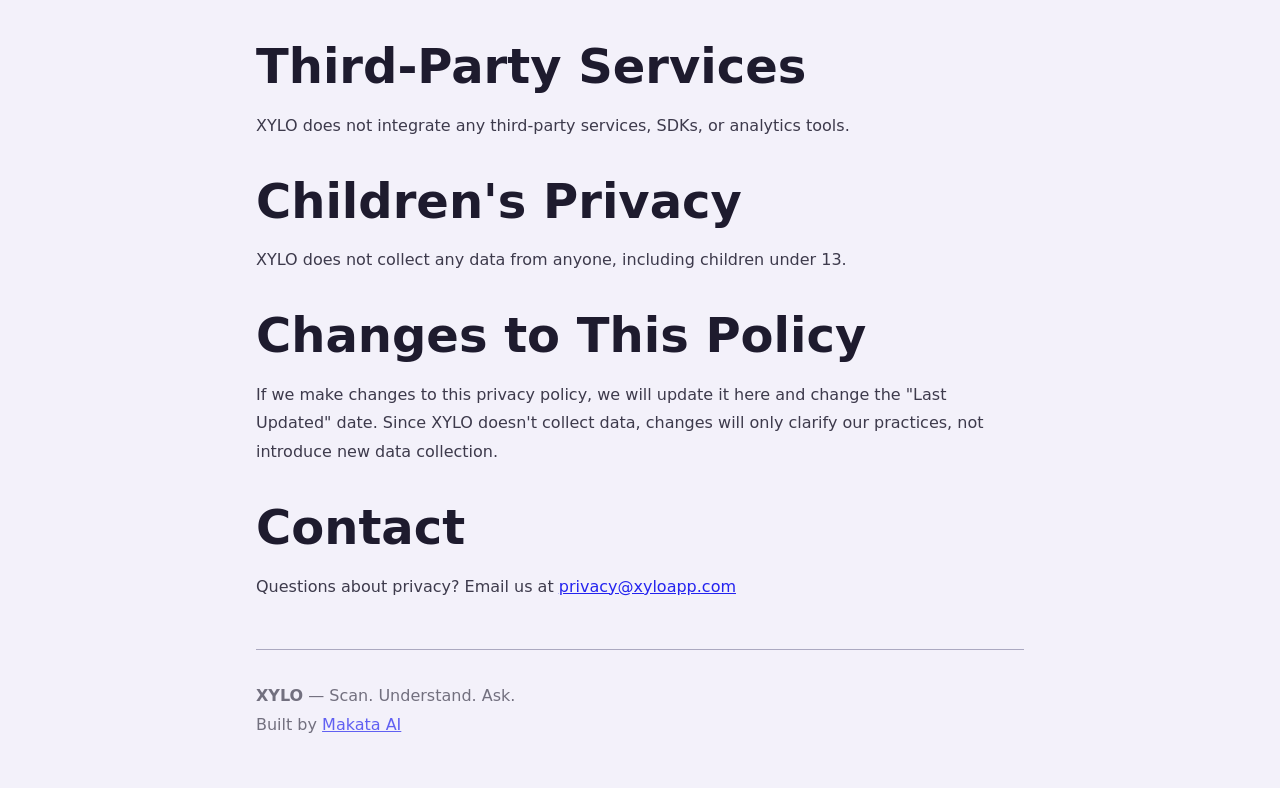
==== commit 6841bfb2: "updated docs" ====
--- a/privacy/index.html
+++ b/privacy/index.html
@@ -52,7 +52,7 @@
         </ul>
         
         <h2>AI Model Download</h2>
-        <p>On first launch, XYLO downloads an AI model (Gemma 4 Edge, 3.5-5.4 GB) from our servers. This is the only network communication the app performs. The download is secured over HTTPS and contains no user data.</p>
+        <p>On first launch, XYLO downloads an AI model (Gemma 4 Edge, 3.5-5.4 GB) from Hugging Face (huggingface.co). This is the only network communication the app performs. The download is secured over HTTPS and contains no user data.</p>
         
         <h2>Third-Party Services</h2>
         <p>XYLO does not integrate any third-party services, SDKs, or analytics tools.</p>
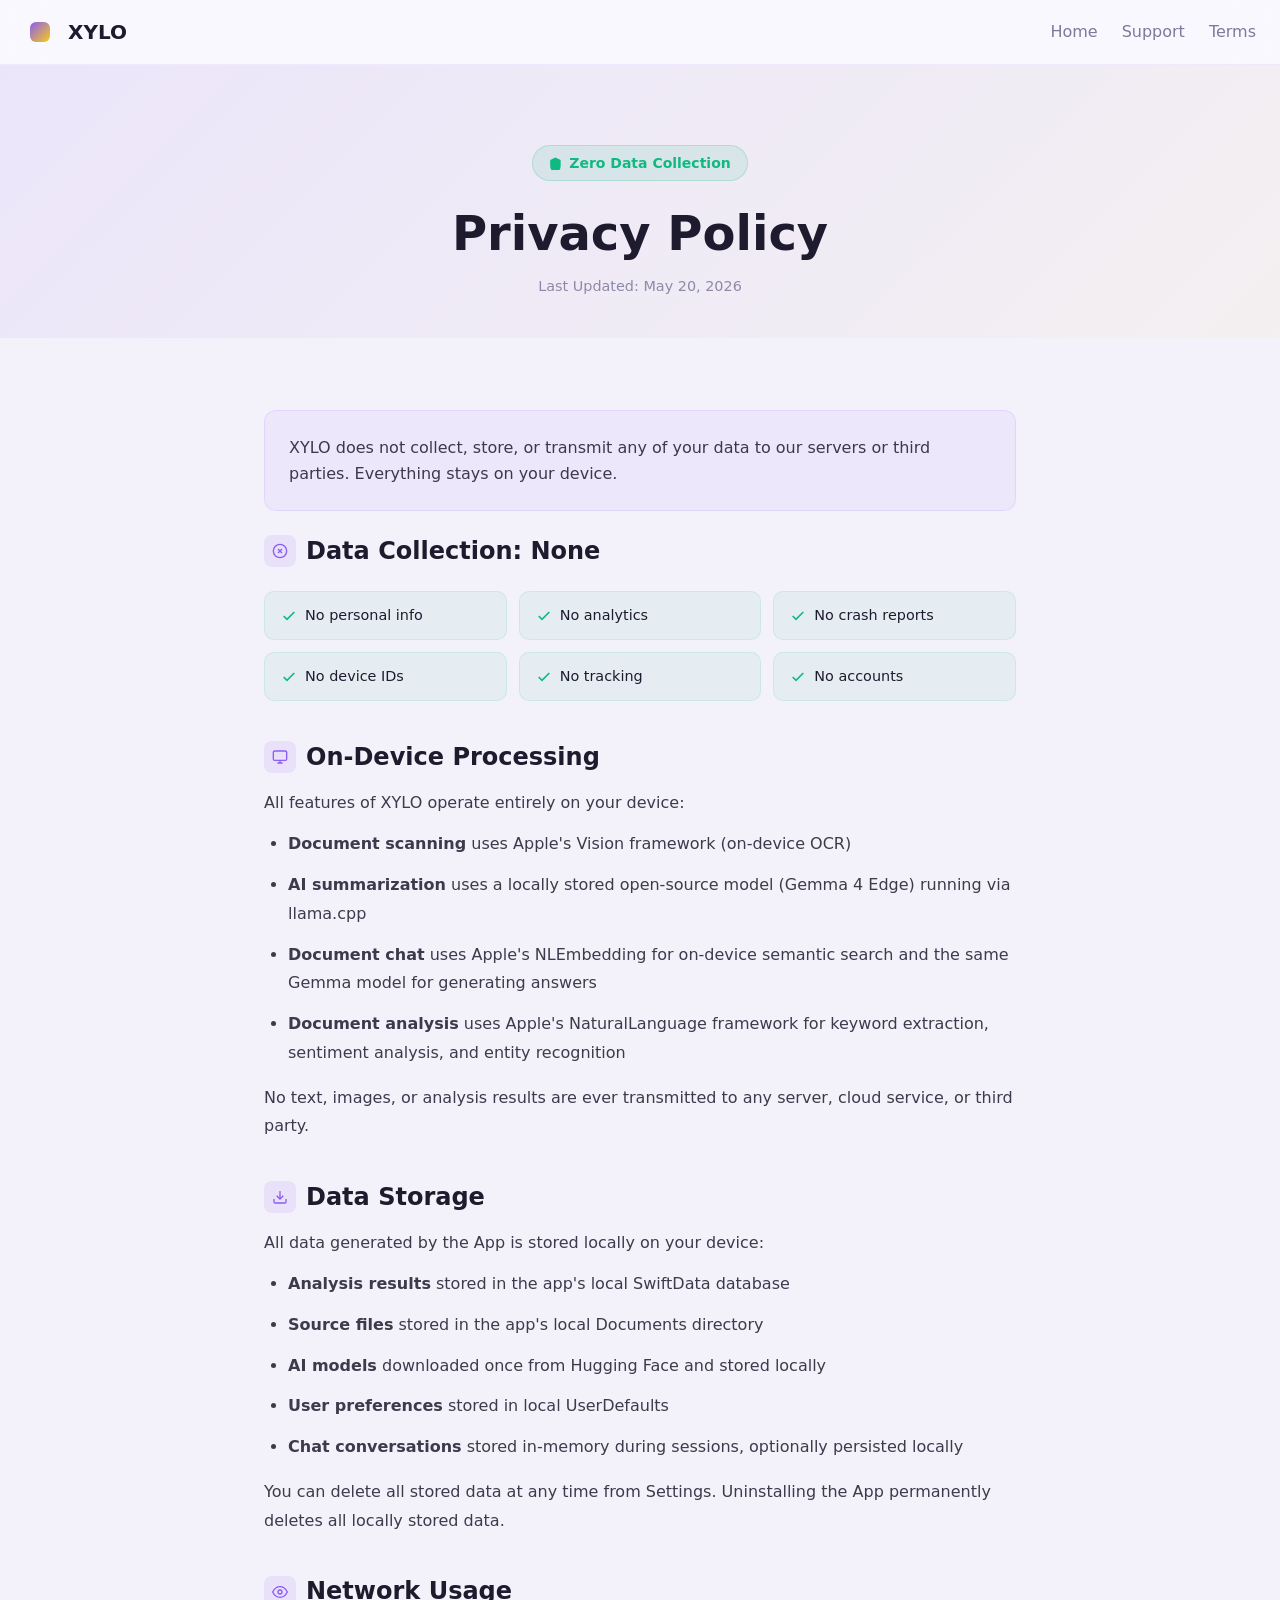
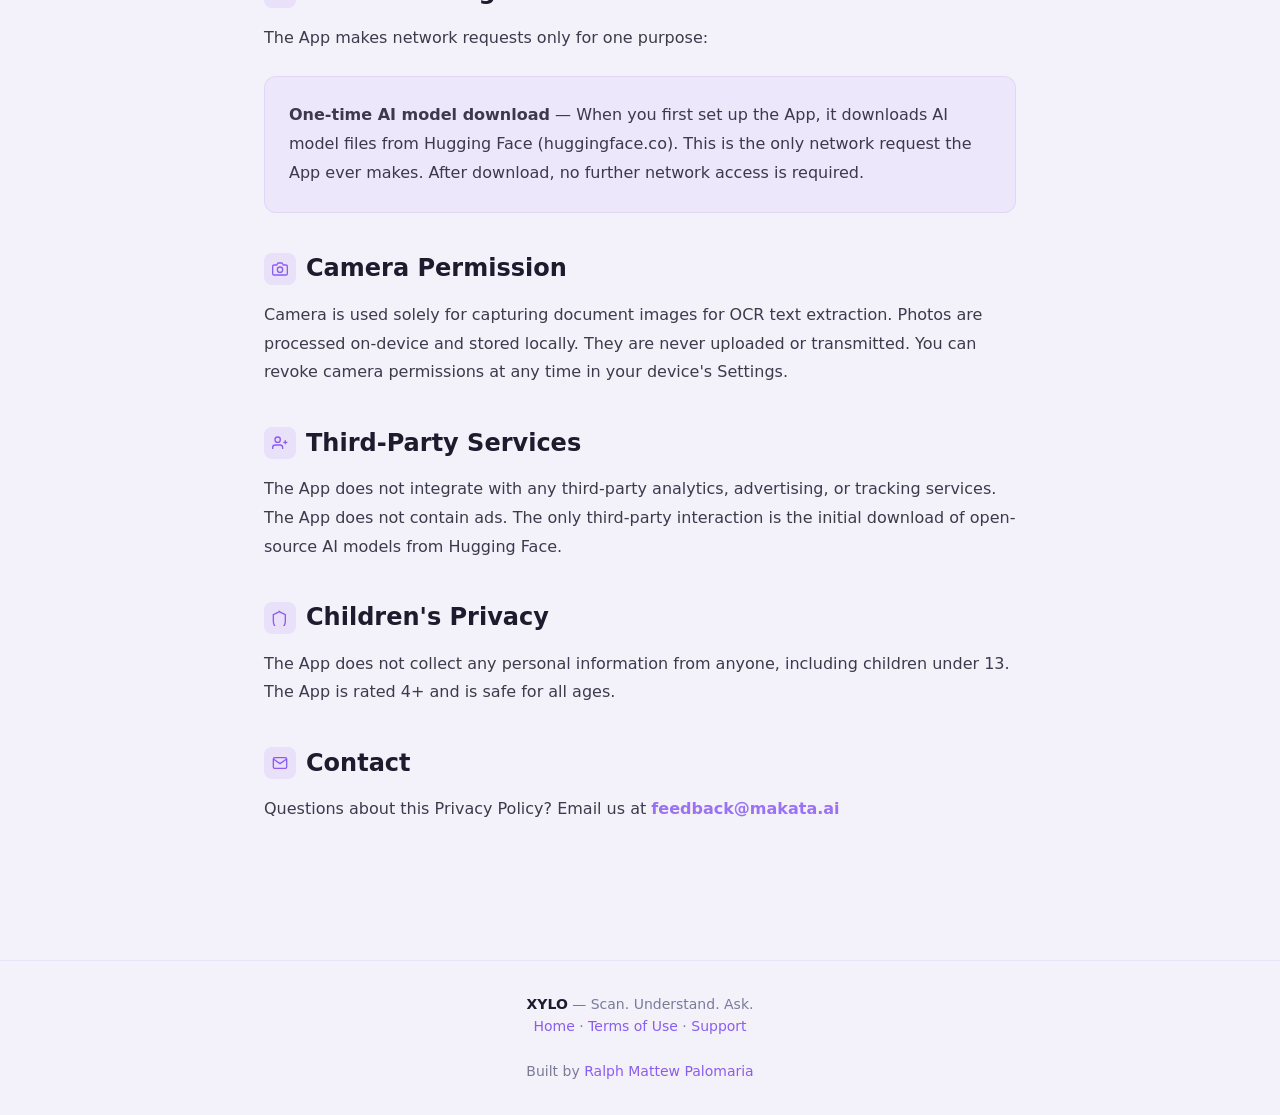
==== commit fe5a4a9d: "updated ui" ====
--- a/privacy/index.html
+++ b/privacy/index.html
@@ -4,72 +4,269 @@
     <meta charset="UTF-8">
     <meta name="viewport" content="width=device-width, initial-scale=1.0">
     <title>Privacy Policy — XYLO</title>
+    <meta name="description" content="XYLO Privacy Policy. 100% on-device document intelligence — no data collection, no tracking, no cloud processing.">
+    <meta name="theme-color" content="#8B5CF6">
     <link rel="stylesheet" href="../assets/css/main.css">
     <style>
-        .legal-content { max-width: 800px; margin: 0 auto; padding: 2rem 1rem; }
-        .legal-content h1 { margin-bottom: 1rem; }
-        .legal-content h2 { margin-top: 2rem; margin-bottom: 1rem; }
-        .legal-content p, .legal-content li { line-height: 1.8; margin-bottom: 1rem; }
-        .legal-content ul { margin-left: 2rem; }
-        .back-link { display: inline-block; margin-bottom: 2rem; color: var(--xylo-primary); text-decoration: none; font-weight: 600; }
-        .back-link:hover { text-decoration: underline; }
+        .legal-hero {
+            background: linear-gradient(135deg, rgba(139, 92, 246, 0.08), rgba(250, 204, 21, 0.04));
+            padding: 80px 0 40px;
+            text-align: center;
+        }
+        .legal-hero h1 {
+            font-size: clamp(2rem, 5vw, 3rem);
+            margin-bottom: 0.75rem;
+        }
+        .legal-hero .badge {
+            display: inline-flex;
+            align-items: center;
+            gap: 6px;
+            padding: 6px 16px;
+            background: rgba(16, 185, 129, 0.1);
+            border: 1px solid rgba(16, 185, 129, 0.2);
+            border-radius: 9999px;
+            color: var(--xylo-success);
+            font-size: 0.875rem;
+            font-weight: 600;
+            margin-bottom: 24px;
+        }
+        .legal-hero .updated {
+            font-size: 0.9rem;
+            color: var(--xylo-text-secondary);
+        }
+        .legal-body {
+            max-width: 800px;
+            margin: 0 auto;
+            padding: 3rem 1.5rem 4rem;
+        }
+        .legal-section {
+            margin-bottom: 2.5rem;
+        }
+        .legal-section h2 {
+            font-size: 1.5rem;
+            margin-bottom: 1rem;
+            color: var(--xylo-text);
+            display: flex;
+            align-items: center;
+            gap: 10px;
+        }
+        .legal-section h2 .icon {
+            width: 32px;
+            height: 32px;
+            display: inline-flex;
+            align-items: center;
+            justify-content: center;
+            background: rgba(139, 92, 246, 0.1);
+            border-radius: 8px;
+            color: var(--xylo-primary);
+            flex-shrink: 0;
+        }
+        .legal-section p, .legal-section li {
+            line-height: 1.8;
+            margin-bottom: 0.75rem;
+            color: var(--xylo-text);
+            opacity: 0.85;
+        }
+        .legal-section ul {
+            margin-left: 1.5rem;
+            margin-bottom: 1rem;
+        }
+        .highlight-card {
+            background: rgba(139, 92, 246, 0.06);
+            border: 1px solid rgba(139, 92, 246, 0.12);
+            border-radius: 12px;
+            padding: 1.5rem;
+            margin: 1.5rem 0;
+        }
+        .highlight-card p {
+            margin-bottom: 0;
+            font-weight: 500;
+        }
+        .zero-grid {
+            display: grid;
+            grid-template-columns: repeat(auto-fit, minmax(200px, 1fr));
+            gap: 12px;
+            margin: 1.5rem 0;
+        }
+        .zero-item {
+            display: flex;
+            align-items: center;
+            gap: 8px;
+            padding: 12px 16px;
+            background: rgba(16, 185, 129, 0.06);
+            border: 1px solid rgba(16, 185, 129, 0.12);
+            border-radius: 10px;
+            font-size: 0.9rem;
+            font-weight: 500;
+            color: var(--xylo-text);
+        }
+        .zero-item svg {
+            color: var(--xylo-success);
+            flex-shrink: 0;
+        }
+        .legal-footer {
+            text-align: center;
+            padding: 2rem 1.5rem;
+            border-top: 1px solid rgba(139, 92, 246, 0.1);
+            margin-top: 2rem;
+            color: var(--xylo-text-secondary);
+            font-size: 0.875rem;
+        }
+        .legal-footer a {
+            color: var(--xylo-primary);
+            text-decoration: none;
+        }
     </style>
 </head>
 <body>
-    <div class="legal-content">
-        <a href="../" class="back-link">← Back to Home</a>
-        
-        <h1>Privacy Policy</h1>
-        <p><strong>Last Updated:</strong> May 20, 2026</p>
-        
-        <h2>Our Commitment</h2>
-        <p>XYLO is built with privacy as a core principle. We believe your documents are yours alone.</p>
-        
-        <h2>Data Collection: None</h2>
-        <p>XYLO does not collect, store, or transmit any of your data to our servers or third parties. Period.</p>
-        
-        <h2>How XYLO Works</h2>
-        <ul>
-            <li><strong>On-Device Processing:</strong> All document analysis, AI processing, and chat conversations happen entirely on your device using local AI models.</li>
-            <li><strong>No Cloud Communication:</strong> After the initial AI model download, XYLO operates completely offline. You can verify this with iOS network monitoring tools.</li>
-            <li><strong>No Analytics:</strong> We don't use analytics services, tracking pixels, or any third-party data collection tools.</li>
-            <li><strong>No User Accounts:</strong> XYLO doesn't require account creation, login, or any personal information.</li>
-        </ul>
-        
-        <h2>Data Storage</h2>
-        <p>All documents and analysis results are stored locally on your device using iOS secure storage (SwiftData). This data is:</p>
-        <ul>
-            <li>Protected by your device's encryption</li>
-            <li>Never backed up to iCloud (by design)</li>
-            <li>Completely deleted when you uninstall the app</li>
-        </ul>
-        
-        <h2>App Permissions</h2>
-        <p>XYLO requests the following permissions:</p>
-        <ul>
-            <li><strong>Camera:</strong> Only used for document scanning. Photos are processed locally and not saved to your photo library unless you explicitly save them.</li>
-            <li><strong>Storage:</strong> To save analysis results on your device.</li>
-        </ul>
-        
-        <h2>AI Model Download</h2>
-        <p>On first launch, XYLO downloads an AI model (Gemma 4 Edge, 3.5-5.4 GB) from Hugging Face (huggingface.co). This is the only network communication the app performs. The download is secured over HTTPS and contains no user data.</p>
-        
-        <h2>Third-Party Services</h2>
-        <p>XYLO does not integrate any third-party services, SDKs, or analytics tools.</p>
-        
-        <h2>Children's Privacy</h2>
-        <p>XYLO does not collect any data from anyone, including children under 13.</p>
-        
-        <h2>Changes to This Policy</h2>
-        <p>If we make changes to this privacy policy, we will update it here and change the "Last Updated" date. Since XYLO doesn't collect data, changes will only clarify our practices, not introduce new data collection.</p>
-        
-        <h2>Contact</h2>
-        <p>Questions about privacy? Email us at <a href="mailto:privacy@xyloapp.com">privacy@xyloapp.com</a></p>
-        
-        <p style="margin-top: 3rem; padding-top: 2rem; border-top: 1px solid var(--xylo-text-secondary); opacity: 0.6;">
-            <strong>XYLO</strong> — Scan. Understand. Ask.<br>
-            Built by <a href="https://makata.ai" target="_blank" rel="noopener">Makata AI</a>
-        </p>
+    <!-- Navigation -->
+    <nav class="site-nav">
+        <div class="nav-inner">
+            <a href="../" class="nav-brand">
+                <svg class="nav-icon" width="32" height="32" viewBox="0 0 32 32" fill="none">
+                    <rect x="6" y="6" width="20" height="20" rx="6" fill="url(#lg)"/>
+                    <defs><linearGradient id="lg" x1="0%" y1="0%" x2="100%" y2="100%"><stop offset="0%" style="stop-color:#8B5CF6"/><stop offset="100%" style="stop-color:#FACC15"/></linearGradient></defs>
+                </svg>
+                XYLO
+            </a>
+            <ul class="nav-links">
+                <li><a href="../">Home</a></li>
+                <li><a href="../support/">Support</a></li>
+                <li><a href="../terms/">Terms</a></li>
+            </ul>
+        </div>
+    </nav>
+
+    <!-- Hero -->
+    <div class="legal-hero">
+        <div class="section-inner">
+            <div class="badge">
+                <svg width="14" height="14" viewBox="0 0 24 24" fill="currentColor"><path d="M12 2L2 7v10c0 5.55 3.84 10.74 9 12 5.16-1.26 9-6.45 9-12V7l-10-5z"/></svg>
+                Zero Data Collection
+            </div>
+            <h1>Privacy Policy</h1>
+            <p class="updated">Last Updated: May 20, 2026</p>
+        </div>
+    </div>
+
+    <!-- Content -->
+    <div class="legal-body">
+        <div class="highlight-card">
+            <p>XYLO does not collect, store, or transmit any of your data to our servers or third parties. Everything stays on your device.</p>
+        </div>
+
+        <div class="legal-section">
+            <h2>
+                <span class="icon"><svg width="16" height="16" viewBox="0 0 24 24" fill="none" stroke="currentColor" stroke-width="2"><circle cx="12" cy="12" r="10"/><path d="M15 9l-6 6M9 9l6 6"/></svg></span>
+                Data Collection: None
+            </h2>
+            <div class="zero-grid">
+                <div class="zero-item">
+                    <svg width="16" height="16" viewBox="0 0 24 24" fill="none" stroke="currentColor" stroke-width="2.5"><polyline points="20 6 9 17 4 12"/></svg>
+                    No personal info
+                </div>
+                <div class="zero-item">
+                    <svg width="16" height="16" viewBox="0 0 24 24" fill="none" stroke="currentColor" stroke-width="2.5"><polyline points="20 6 9 17 4 12"/></svg>
+                    No analytics
+                </div>
+                <div class="zero-item">
+                    <svg width="16" height="16" viewBox="0 0 24 24" fill="none" stroke="currentColor" stroke-width="2.5"><polyline points="20 6 9 17 4 12"/></svg>
+                    No crash reports
+                </div>
+                <div class="zero-item">
+                    <svg width="16" height="16" viewBox="0 0 24 24" fill="none" stroke="currentColor" stroke-width="2.5"><polyline points="20 6 9 17 4 12"/></svg>
+                    No device IDs
+                </div>
+                <div class="zero-item">
+                    <svg width="16" height="16" viewBox="0 0 24 24" fill="none" stroke="currentColor" stroke-width="2.5"><polyline points="20 6 9 17 4 12"/></svg>
+                    No tracking
+                </div>
+                <div class="zero-item">
+                    <svg width="16" height="16" viewBox="0 0 24 24" fill="none" stroke="currentColor" stroke-width="2.5"><polyline points="20 6 9 17 4 12"/></svg>
+                    No accounts
+                </div>
+            </div>
+        </div>
+
+        <div class="legal-section">
+            <h2>
+                <span class="icon"><svg width="16" height="16" viewBox="0 0 24 24" fill="none" stroke="currentColor" stroke-width="2"><rect x="2" y="3" width="20" height="14" rx="2"/><path d="M8 21h8M12 17v4"/></svg></span>
+                On-Device Processing
+            </h2>
+            <p>All features of XYLO operate entirely on your device:</p>
+            <ul>
+                <li><strong>Document scanning</strong> uses Apple's Vision framework (on-device OCR)</li>
+                <li><strong>AI summarization</strong> uses a locally stored open-source model (Gemma 4 Edge) running via llama.cpp</li>
+                <li><strong>Document chat</strong> uses Apple's NLEmbedding for on-device semantic search and the same Gemma model for generating answers</li>
+                <li><strong>Document analysis</strong> uses Apple's NaturalLanguage framework for keyword extraction, sentiment analysis, and entity recognition</li>
+            </ul>
+            <p>No text, images, or analysis results are ever transmitted to any server, cloud service, or third party.</p>
+        </div>
+
+        <div class="legal-section">
+            <h2>
+                <span class="icon"><svg width="16" height="16" viewBox="0 0 24 24" fill="none" stroke="currentColor" stroke-width="2"><path d="M21 15v4a2 2 0 01-2 2H5a2 2 0 01-2-2v-4"/><polyline points="7 10 12 15 17 10"/><line x1="12" y1="15" x2="12" y2="3"/></svg></span>
+                Data Storage
+            </h2>
+            <p>All data generated by the App is stored locally on your device:</p>
+            <ul>
+                <li><strong>Analysis results</strong> stored in the app's local SwiftData database</li>
+                <li><strong>Source files</strong> stored in the app's local Documents directory</li>
+                <li><strong>AI models</strong> downloaded once from Hugging Face and stored locally</li>
+                <li><strong>User preferences</strong> stored in local UserDefaults</li>
+                <li><strong>Chat conversations</strong> stored in-memory during sessions, optionally persisted locally</li>
+            </ul>
+            <p>You can delete all stored data at any time from Settings. Uninstalling the App permanently deletes all locally stored data.</p>
+        </div>
+
+        <div class="legal-section">
+            <h2>
+                <span class="icon"><svg width="16" height="16" viewBox="0 0 24 24" fill="none" stroke="currentColor" stroke-width="2"><path d="M1 12s4-8 11-8 11 8 11 8-4 8-11 8-11-8-11-8z"/><circle cx="12" cy="12" r="3"/></svg></span>
+                Network Usage
+            </h2>
+            <p>The App makes network requests only for one purpose:</p>
+            <div class="highlight-card">
+                <p><strong>One-time AI model download</strong> — When you first set up the App, it downloads AI model files from Hugging Face (huggingface.co). This is the only network request the App ever makes. After download, no further network access is required.</p>
+            </div>
+        </div>
+
+        <div class="legal-section">
+            <h2>
+                <span class="icon"><svg width="16" height="16" viewBox="0 0 24 24" fill="none" stroke="currentColor" stroke-width="2"><path d="M23 19a2 2 0 01-2 2H3a2 2 0 01-2-2V8a2 2 0 012-2h4l2-3h6l2 3h4a2 2 0 012 2z"/><circle cx="12" cy="13" r="4"/></svg></span>
+                Camera Permission
+            </h2>
+            <p>Camera is used solely for capturing document images for OCR text extraction. Photos are processed on-device and stored locally. They are never uploaded or transmitted. You can revoke camera permissions at any time in your device's Settings.</p>
+        </div>
+
+        <div class="legal-section">
+            <h2>
+                <span class="icon"><svg width="16" height="16" viewBox="0 0 24 24" fill="none" stroke="currentColor" stroke-width="2"><path d="M16 21v-2a4 4 0 00-4-4H5a4 4 0 00-4 4v2"/><circle cx="8.5" cy="7" r="4"/><path d="M20 8v6M23 11h-6"/></svg></span>
+                Third-Party Services
+            </h2>
+            <p>The App does not integrate with any third-party analytics, advertising, or tracking services. The App does not contain ads. The only third-party interaction is the initial download of open-source AI models from Hugging Face.</p>
+        </div>
+
+        <div class="legal-section">
+            <h2>
+                <span class="icon"><svg width="16" height="16" viewBox="0 0 24 24" fill="none" stroke="currentColor" stroke-width="2"><path d="M12 2L2 7v10c0 5.55 3.84 10.74 9 12 5.16-1.26 9-6.45 9-12V7l-10-5z"/></svg></span>
+                Children's Privacy
+            </h2>
+            <p>The App does not collect any personal information from anyone, including children under 13. The App is rated 4+ and is safe for all ages.</p>
+        </div>
+
+        <div class="legal-section">
+            <h2>
+                <span class="icon"><svg width="16" height="16" viewBox="0 0 24 24" fill="none" stroke="currentColor" stroke-width="2"><path d="M4 4h16c1.1 0 2 .9 2 2v12c0 1.1-.9 2-2 2H4c-1.1 0-2-.9-2-2V6c0-1.1.9-2 2-2z"/><polyline points="22,6 12,13 2,6"/></svg></span>
+                Contact
+            </h2>
+            <p>Questions about this Privacy Policy? Email us at <a href="mailto:feedback@makata.ai" style="color: var(--xylo-primary); text-decoration: none; font-weight: 600;">feedback@makata.ai</a></p>
+        </div>
+    </div>
+
+    <div class="legal-footer">
+        <strong>XYLO</strong> — Scan. Understand. Ask.<br>
+        <a href="../">Home</a> &middot; <a href="../terms/">Terms of Use</a> &middot; <a href="../support/">Support</a><br><br>
+        Built by <a href="https://github.com/ralph-mattew" target="_blank" rel="noopener">Ralph Mattew Palomaria</a>
     </div>
 </body>
 </html>
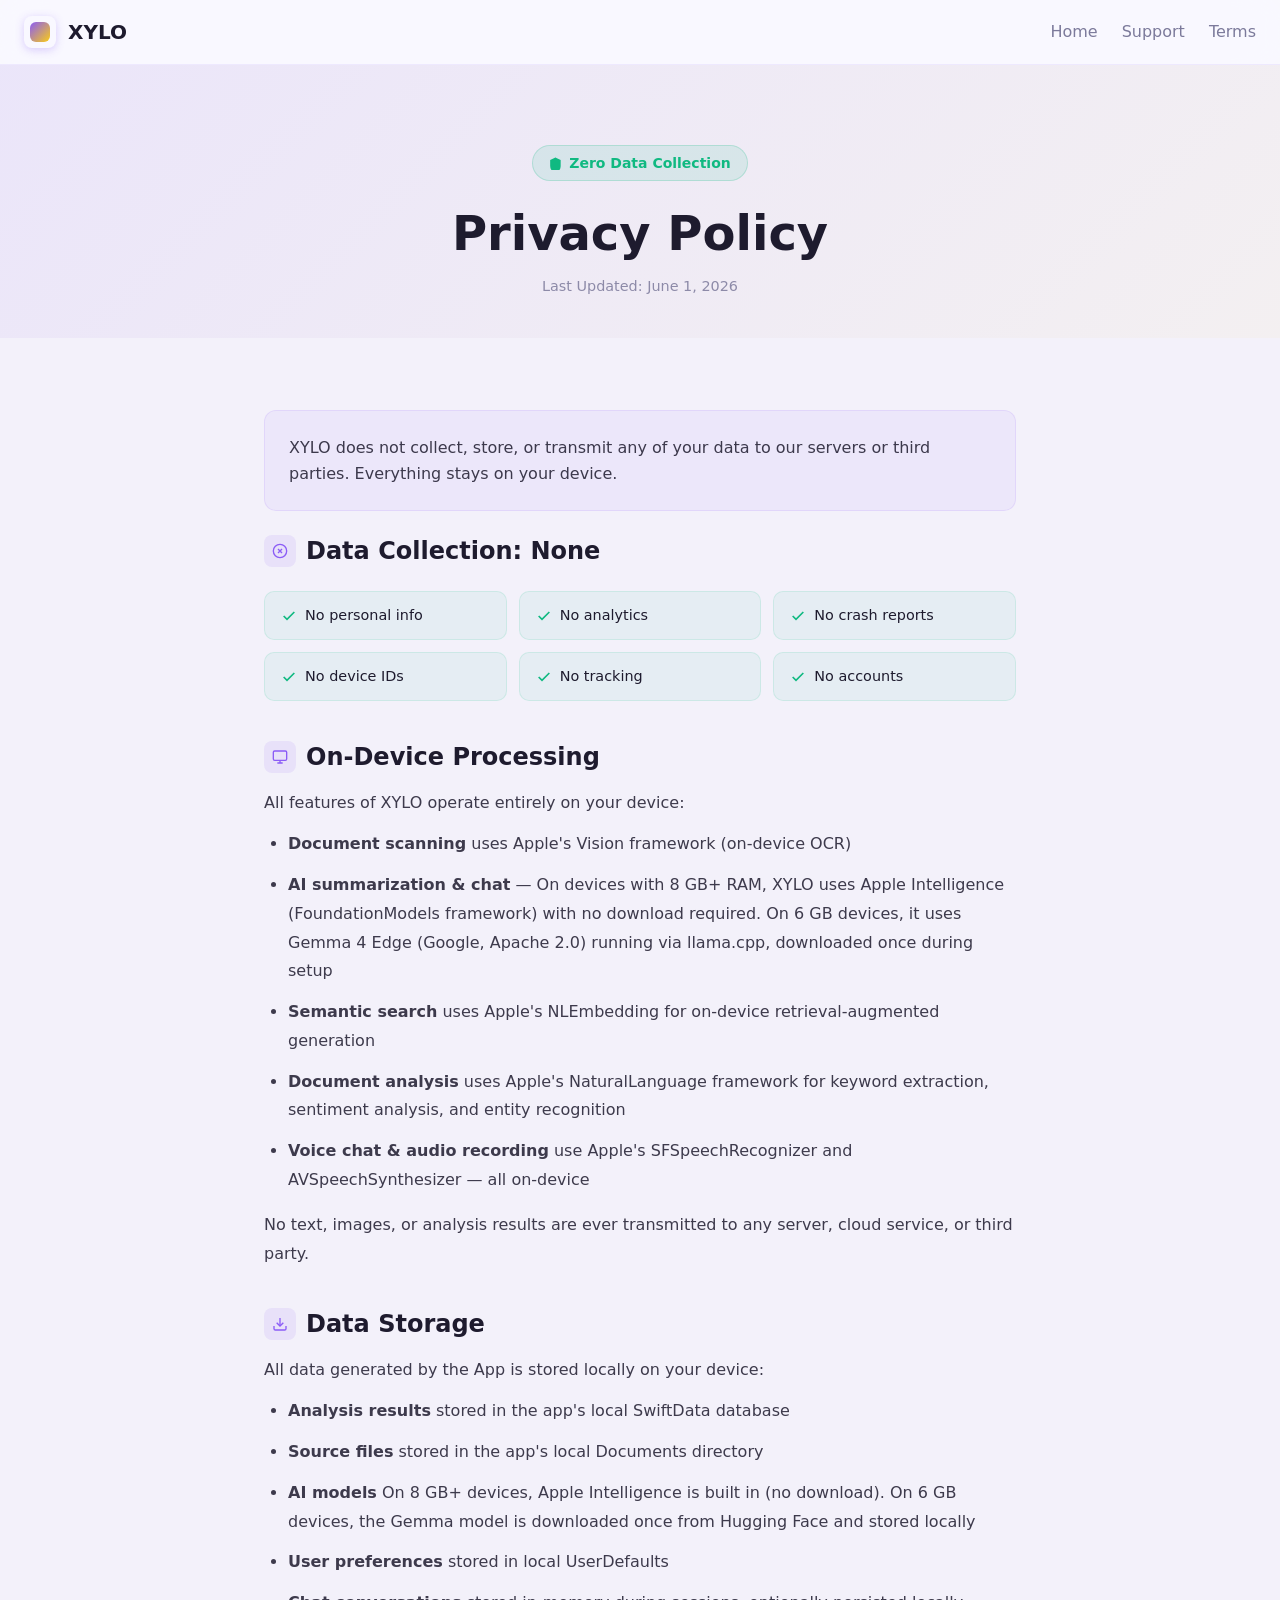
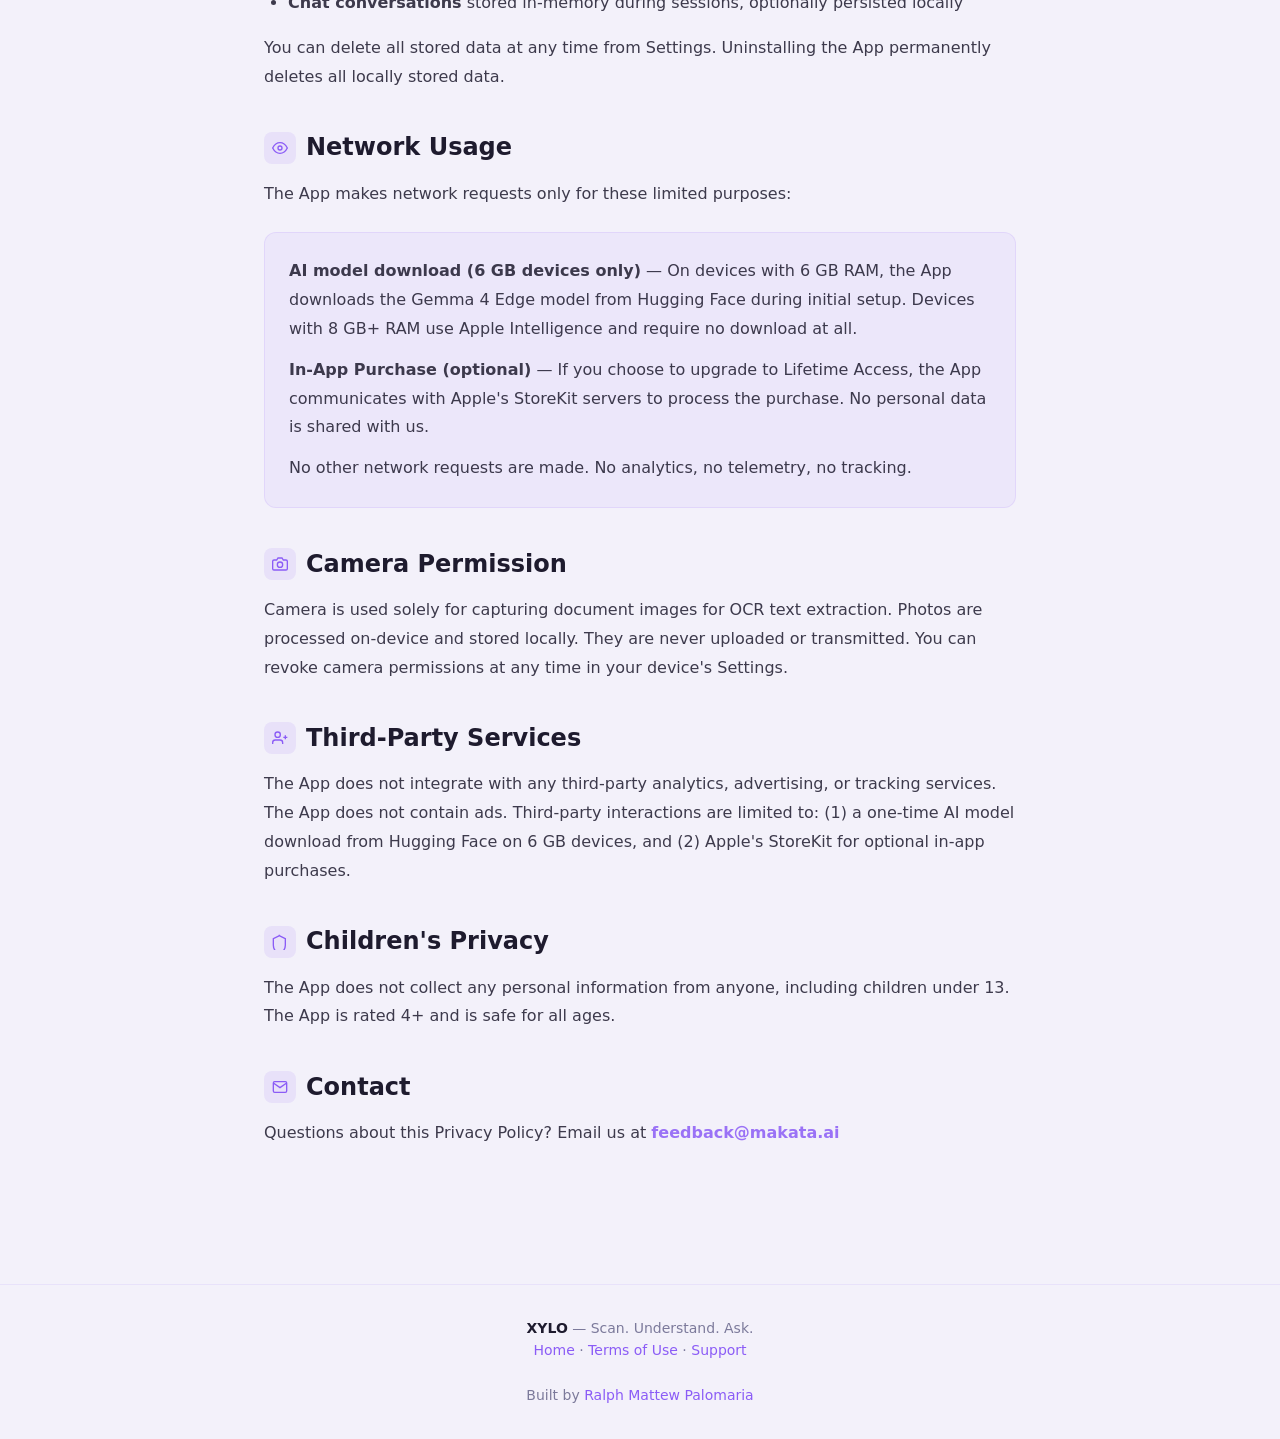
==== commit 3d18b517: "updates" ====
--- a/privacy/index.html
+++ b/privacy/index.html
@@ -145,7 +145,7 @@
                 Zero Data Collection
             </div>
             <h1>Privacy Policy</h1>
-            <p class="updated">Last Updated: May 20, 2026</p>
+            <p class="updated">Last Updated: June 1, 2026</p>
         </div>
     </div>
 
@@ -196,9 +196,10 @@
             <p>All features of XYLO operate entirely on your device:</p>
             <ul>
                 <li><strong>Document scanning</strong> uses Apple's Vision framework (on-device OCR)</li>
-                <li><strong>AI summarization</strong> uses a locally stored open-source model (Gemma 4 Edge) running via llama.cpp</li>
-                <li><strong>Document chat</strong> uses Apple's NLEmbedding for on-device semantic search and the same Gemma model for generating answers</li>
+                <li><strong>AI summarization & chat</strong> — On devices with 8 GB+ RAM, XYLO uses Apple Intelligence (FoundationModels framework) with no download required. On 6 GB devices, it uses Gemma 4 Edge (Google, Apache 2.0) running via llama.cpp, downloaded once during setup</li>
+                <li><strong>Semantic search</strong> uses Apple's NLEmbedding for on-device retrieval-augmented generation</li>
                 <li><strong>Document analysis</strong> uses Apple's NaturalLanguage framework for keyword extraction, sentiment analysis, and entity recognition</li>
+                <li><strong>Voice chat & audio recording</strong> use Apple's SFSpeechRecognizer and AVSpeechSynthesizer — all on-device</li>
             </ul>
             <p>No text, images, or analysis results are ever transmitted to any server, cloud service, or third party.</p>
         </div>
@@ -212,7 +213,7 @@
             <ul>
                 <li><strong>Analysis results</strong> stored in the app's local SwiftData database</li>
                 <li><strong>Source files</strong> stored in the app's local Documents directory</li>
-                <li><strong>AI models</strong> downloaded once from Hugging Face and stored locally</li>
+                <li><strong>AI models</strong> On 8 GB+ devices, Apple Intelligence is built in (no download). On 6 GB devices, the Gemma model is downloaded once from Hugging Face and stored locally</li>
                 <li><strong>User preferences</strong> stored in local UserDefaults</li>
                 <li><strong>Chat conversations</strong> stored in-memory during sessions, optionally persisted locally</li>
             </ul>
@@ -224,9 +225,11 @@
                 <span class="icon"><svg width="16" height="16" viewBox="0 0 24 24" fill="none" stroke="currentColor" stroke-width="2"><path d="M1 12s4-8 11-8 11 8 11 8-4 8-11 8-11-8-11-8z"/><circle cx="12" cy="12" r="3"/></svg></span>
                 Network Usage
             </h2>
-            <p>The App makes network requests only for one purpose:</p>
+            <p>The App makes network requests only for these limited purposes:</p>
             <div class="highlight-card">
-                <p><strong>One-time AI model download</strong> — When you first set up the App, it downloads AI model files from Hugging Face (huggingface.co). This is the only network request the App ever makes. After download, no further network access is required.</p>
+                <p><strong>AI model download (6 GB devices only)</strong> — On devices with 6 GB RAM, the App downloads the Gemma 4 Edge model from Hugging Face during initial setup. Devices with 8 GB+ RAM use Apple Intelligence and require no download at all.</p>
+                <p style="margin-top: 0.75rem;"><strong>In-App Purchase (optional)</strong> — If you choose to upgrade to Lifetime Access, the App communicates with Apple's StoreKit servers to process the purchase. No personal data is shared with us.</p>
+                <p style="margin-top: 0.75rem;">No other network requests are made. No analytics, no telemetry, no tracking.</p>
             </div>
         </div>
 
@@ -243,7 +246,7 @@
                 <span class="icon"><svg width="16" height="16" viewBox="0 0 24 24" fill="none" stroke="currentColor" stroke-width="2"><path d="M16 21v-2a4 4 0 00-4-4H5a4 4 0 00-4 4v2"/><circle cx="8.5" cy="7" r="4"/><path d="M20 8v6M23 11h-6"/></svg></span>
                 Third-Party Services
             </h2>
-            <p>The App does not integrate with any third-party analytics, advertising, or tracking services. The App does not contain ads. The only third-party interaction is the initial download of open-source AI models from Hugging Face.</p>
+            <p>The App does not integrate with any third-party analytics, advertising, or tracking services. The App does not contain ads. Third-party interactions are limited to: (1) a one-time AI model download from Hugging Face on 6 GB devices, and (2) Apple's StoreKit for optional in-app purchases.</p>
         </div>
 
         <div class="legal-section">
--- a/assets/css/main.css
+++ b/assets/css/main.css
@@ -278,6 +278,8 @@
 .nav-icon {
   width: 32px;
   height: 32px;
+  border-radius: 8px;
+  box-shadow: 0 2px 8px rgba(139, 92, 246, 0.3);
 }
 
 .nav-toggle {
@@ -1495,6 +1497,13 @@
   justify-content: center;
 }
 
+.screenshot-content img {
+  width: 100%;
+  height: 100%;
+  object-fit: contain;
+  border-radius: 30px;
+}
+
 .screenshot-placeholder {
   display: flex;
   flex-direction: column;
@@ -1925,3 +1934,404 @@
   }
 }
 
+
+/* Hero Mockup Styling */
+.hero-mockup-container {
+  width: 100%;
+  max-width: 450px;
+  margin: 0 auto;
+  perspective: 1000px;
+}
+
+.hero-mockup-image {
+  width: 100%;
+  height: auto;
+  filter: drop-shadow(0 20px 60px rgba(250, 204, 21, 0.3));
+  animation: float 6s ease-in-out infinite;
+  border-radius: 20px;
+  max-height: 600px;
+  object-fit: contain;
+}
+
+@keyframes float {
+  0%, 100% {
+    transform: translateY(0px) rotateY(0deg);
+  }
+  50% {
+    transform: translateY(-20px) rotateY(5deg);
+  }
+}
+
+/* Mockup Section Styling */
+.mockup-showcase {
+  width: 100%;
+  max-width: 400px;
+  margin: 0 auto;
+}
+
+.mockup-showcase img {
+  width: 100%;
+  height: auto;
+  max-height: 700px;
+  object-fit: contain;
+  border-radius: 16px;
+  box-shadow: 0 20px 60px rgba(139, 92, 246, 0.3);
+  transition: transform 0.3s ease, box-shadow 0.3s ease;
+}
+
+.mockup-showcase img:hover {
+  transform: translateY(-10px) scale(1.02);
+  box-shadow: 0 30px 80px rgba(139, 92, 246, 0.4);
+}
+
+@media (max-width: 968px) {
+  .hero-mockup-container {
+    max-width: 100%;
+    padding: 0 1rem;
+  }
+  
+  .hero-mockup-image {
+    filter: drop-shadow(0 10px 30px rgba(250, 204, 21, 0.2));
+    max-height: 500px;
+  }
+  
+  .mockup-showcase {
+    max-width: 100%;
+    padding: 0 1rem;
+  }
+  
+  .mockup-showcase img {
+    max-height: 500px;
+  }
+}
+
+/* Responsive Grid Sections */
+@media (max-width: 968px) {
+  .output-formats > .section-inner > div[style*="grid-template-columns"],
+  .upload-flow > .section-inner > div[style*="grid-template-columns"],
+  .chat-deepdive > .section-inner > div[style*="grid-template-columns"] {
+    grid-template-columns: 1fr !important;
+    gap: 2rem !important;
+  }
+  
+  /* Reverse order on mobile for better flow */
+  .upload-flow > .section-inner > div > .mockup-showcase {
+    order: -1;
+  }
+  
+  .mockup-showcase {
+    max-width: 100%;
+    padding: 0 1rem;
+  }
+  
+  .mockup-showcase img {
+    box-shadow: 0 10px 40px rgba(139, 92, 246, 0.2);
+  }
+}
+
+/* Enhanced Glass Cards for Feature Sections */
+.glass-card h4 {
+  font-weight: 600;
+  letter-spacing: -0.01em;
+}
+
+/* Smooth Transitions */
+.mockup-showcase img,
+.hero-mockup-image {
+  transition: all 0.4s cubic-bezier(0.4, 0, 0.2, 1);
+}
+
+/* Gold Accent Colors */
+:root {
+  --gold-accent: #FACC15;
+  --gold-glow: rgba(250, 204, 21, 0.3);
+}
+
+/* Premium Gradient Overlays */
+.section-badge {
+  background: linear-gradient(135deg, rgba(139, 92, 246, 0.8), rgba(250, 204, 21, 0.6));
+  -webkit-background-clip: text;
+  -webkit-text-fill-color: transparent;
+  background-clip: text;
+  font-weight: 600;
+  text-transform: uppercase;
+  font-size: 0.875rem;
+  letter-spacing: 0.1em;
+}
+
+/* Optimized Section Spacing */
+.output-formats,
+.upload-flow,
+.chat-deepdive,
+.privacy-section {
+  padding: 80px 0;
+}
+
+/* Balanced Typography for Feature Sections */
+.output-formats h3,
+.upload-flow h3,
+.chat-deepdive h3,
+.privacy-section h3 {
+  font-size: clamp(1.25rem, 3vw, 1.5rem);
+  line-height: 1.3;
+  font-weight: 600;
+}
+
+.output-formats p,
+.upload-flow p,
+.chat-deepdive p {
+  font-size: clamp(0.95rem, 2vw, 1.05rem);
+  line-height: 1.7;
+}
+
+/* Better Grid Balance */
+.output-formats > .section-inner > div[style*="grid"],
+.upload-flow > .section-inner > div[style*="grid"],
+.chat-deepdive > .section-inner > div[style*="grid"],
+.privacy-section > .section-inner > div[style*="grid"] {
+  align-items: center;
+  gap: 2.5rem !important;
+}
+
+/* Prevent Mockups from Being Too Large */
+.mockup-showcase {
+  display: flex;
+  align-items: center;
+  justify-content: center;
+}
+
+/* Better Visual Hierarchy */
+.section-badge {
+  display: inline-block;
+  padding: 0.5rem 1rem;
+  border-radius: 50px;
+  font-size: 0.8rem;
+  margin-bottom: 1rem;
+}
+
+@media (max-width: 968px) {
+  .output-formats,
+  .upload-flow,
+  .chat-deepdive,
+  .privacy-section {
+    padding: 60px 0;
+  }
+  
+  /* Better mobile spacing */
+  .output-formats > .section-inner > div[style*="grid"],
+  .upload-flow > .section-inner > div[style*="grid"],
+  .chat-deepdive > .section-inner > div[style*="grid"],
+  .privacy-section > .section-inner > div[style*="grid"] {
+    gap: 2rem !important;
+  }
+}
+
+@media (max-width: 640px) {
+  /* Even smaller on mobile */
+  .mockup-showcase {
+    max-width: 280px !important;
+  }
+
+  .mockup-showcase img {
+    max-height: 400px !important;
+  }
+
+  .hero-mockup-image {
+    max-height: 400px !important;
+  }
+}
+
+/* ===============================================
+   MOBILE: Inline Grid Overrides
+   Sections using inline style="grid-template-columns"
+   need !important to collapse on mobile.
+   =============================================== */
+
+@media (max-width: 968px) {
+  /* iPad Showcase: 3-col → 1-col */
+  .ipad-showcase > .section-inner > div[style*="grid-template-columns"] {
+    grid-template-columns: 1fr !important;
+    gap: 1.5rem !important;
+    max-width: 500px !important;
+    margin: 0 auto !important;
+  }
+
+  /* Privacy visual showcase: 2-col → 1-col */
+  .privacy-section > .section-inner > div[style*="grid-template-columns"] {
+    grid-template-columns: 1fr !important;
+    gap: 2rem !important;
+  }
+
+  /* Privacy comparison grid: inline 2-col → 1-col */
+  .privacy-section .comparison-grid[style] {
+    grid-template-columns: 1fr !important;
+  }
+
+  /* Device compatibility grids inside glass-card */
+  .hardware-requirements .glass-card div[style*="grid-template-columns"] {
+    grid-template-columns: 1fr !important;
+    gap: 1rem !important;
+  }
+}
+
+@media (max-width: 640px) {
+  /* iPad showcase even narrower */
+  .ipad-showcase > .section-inner > div[style*="grid-template-columns"] {
+    max-width: 320px !important;
+  }
+
+  /* Pricing card: tighten padding */
+  .pricing-card {
+    padding: var(--spacing-lg) !important;
+  }
+
+  /* FAQ grid: single column on small screens */
+  .faq-grid {
+    grid-template-columns: 1fr !important;
+  }
+}
+
+/* ===============================================
+   AUDIO RECORDING SECTION - Mobile Override
+   =============================================== */
+
+@media (max-width: 968px) {
+  .audio-recording > .section-inner > div[style*="grid-template-columns"] {
+    grid-template-columns: 1fr !important;
+    gap: 2rem !important;
+  }
+
+  .audio-recording .mockup-showcase {
+    order: -1;
+    max-width: 300px !important;
+  }
+}
+
+/* ===============================================
+   LIGHT MODE SUPPORT
+   Override inline rgba(255,255,255,...) colors
+   that are invisible on light backgrounds
+   =============================================== */
+
+@media (prefers-color-scheme: light) {
+  /* Section backgrounds: replace dark gradients with light-appropriate ones */
+  .before-after {
+    background: linear-gradient(180deg, rgba(243, 241, 250, 0.5), rgba(139, 92, 246, 0.05)) !important;
+  }
+
+  .audio-recording {
+    background: linear-gradient(180deg, rgba(243, 241, 250, 0), rgba(139, 92, 246, 0.05)) !important;
+  }
+
+  .ipad-showcase {
+    background: linear-gradient(180deg, rgba(250, 204, 21, 0.03), rgba(243, 241, 250, 0)) !important;
+  }
+
+  .chat-deepdive {
+    background: linear-gradient(180deg, rgba(139, 92, 246, 0.05), rgba(243, 241, 250, 0)) !important;
+  }
+
+  /* Fix text colors in sections with inline styles */
+  .audio-recording h2,
+  .audio-recording h4,
+  .chat-deepdive h3,
+  .privacy-section h3,
+  .privacy-section h4 {
+    color: var(--xylo-text) !important;
+  }
+
+  .audio-recording p,
+  .chat-deepdive p,
+  .chat-deepdive span,
+  .privacy-section p,
+  .privacy-section span {
+    color: var(--xylo-text) !important;
+    opacity: 0.85;
+  }
+
+  /* Fix comparison lists in before/after section */
+  .comparison-list li {
+    color: var(--xylo-text) !important;
+    opacity: 0.9;
+  }
+
+  .comparison-label {
+    color: var(--xylo-text) !important;
+  }
+
+  /* Screenshot info text */
+  .screenshot-info h3 {
+    color: var(--xylo-text) !important;
+  }
+
+  .screenshot-info p {
+    color: var(--xylo-text-secondary) !important;
+  }
+
+  /* Carousel buttons */
+  .carousel-btn {
+    background: rgba(139, 92, 246, 0.1);
+    color: var(--xylo-text);
+    border-color: rgba(139, 92, 246, 0.2);
+  }
+
+  .carousel-dot {
+    background: rgba(139, 92, 246, 0.2);
+  }
+
+  /* Screenshot device frame */
+  .screenshot-device {
+    background: linear-gradient(135deg, rgba(30, 27, 46, 0.95), rgba(50, 47, 65, 0.9));
+  }
+
+  /* Hardware requirements - fix text on light background */
+  .hardware-requirements .glass-card p,
+  .hardware-requirements .glass-card strong {
+    color: var(--xylo-text) !important;
+  }
+
+  .hardware-requirements div[style*="background: rgba(139, 92, 246, 0.1)"] p,
+  .hardware-requirements div[style*="background: rgba(250, 204, 21"] p {
+    color: var(--xylo-text) !important;
+    opacity: 0.8;
+  }
+
+  /* Privacy comparison columns */
+  .comparison-column.comparison-bad li,
+  .comparison-column.comparison-good li {
+    color: var(--xylo-text) !important;
+  }
+
+  /* Privacy verified box */
+  .privacy-section div[style*="background: rgba(16, 185, 129, 0.1)"] p {
+    color: var(--xylo-text) !important;
+    opacity: 0.9;
+  }
+
+  /* Chat deepdive example queries */
+  .chat-deepdive div[style*="border-left: 3px solid #8B5CF6"] p {
+    color: var(--xylo-text) !important;
+  }
+
+  /* iPad showcase images - softer shadow for light mode */
+  .ipad-showcase div[style*="box-shadow"] {
+    box-shadow: 0 8px 32px rgba(0, 0, 0, 0.15) !important;
+  }
+
+  /* Feature icons in audio recording section */
+  .audio-recording div[style*="background: rgba(139, 92, 246, 0.2)"] {
+    background: rgba(139, 92, 246, 0.12) !important;
+  }
+
+  /* Trust strip text stays white on gradient bg */
+  .trust-text,
+  .trust-text strong {
+    color: white !important;
+  }
+
+  /* CTA section text stays white on gradient bg */
+  .cta-content h2,
+  .cta-content p {
+    color: white !important;
+  }
+}
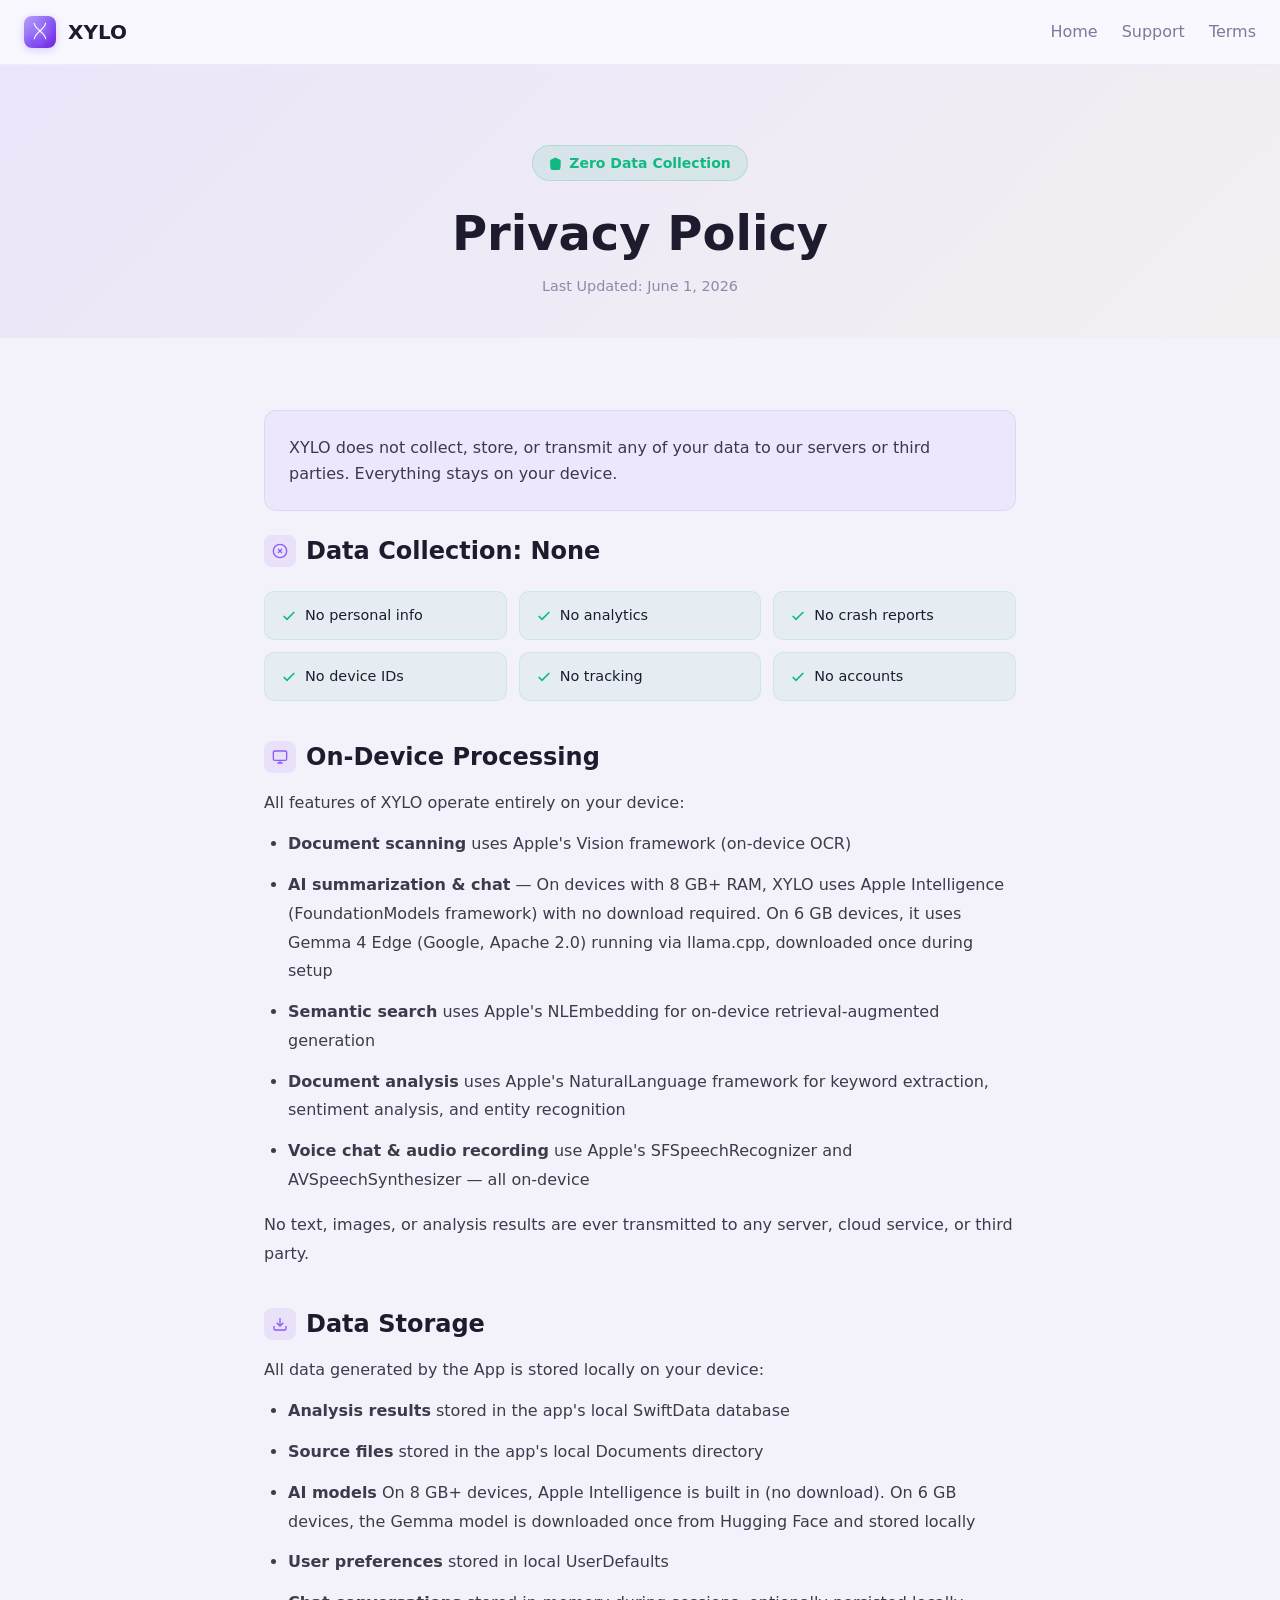
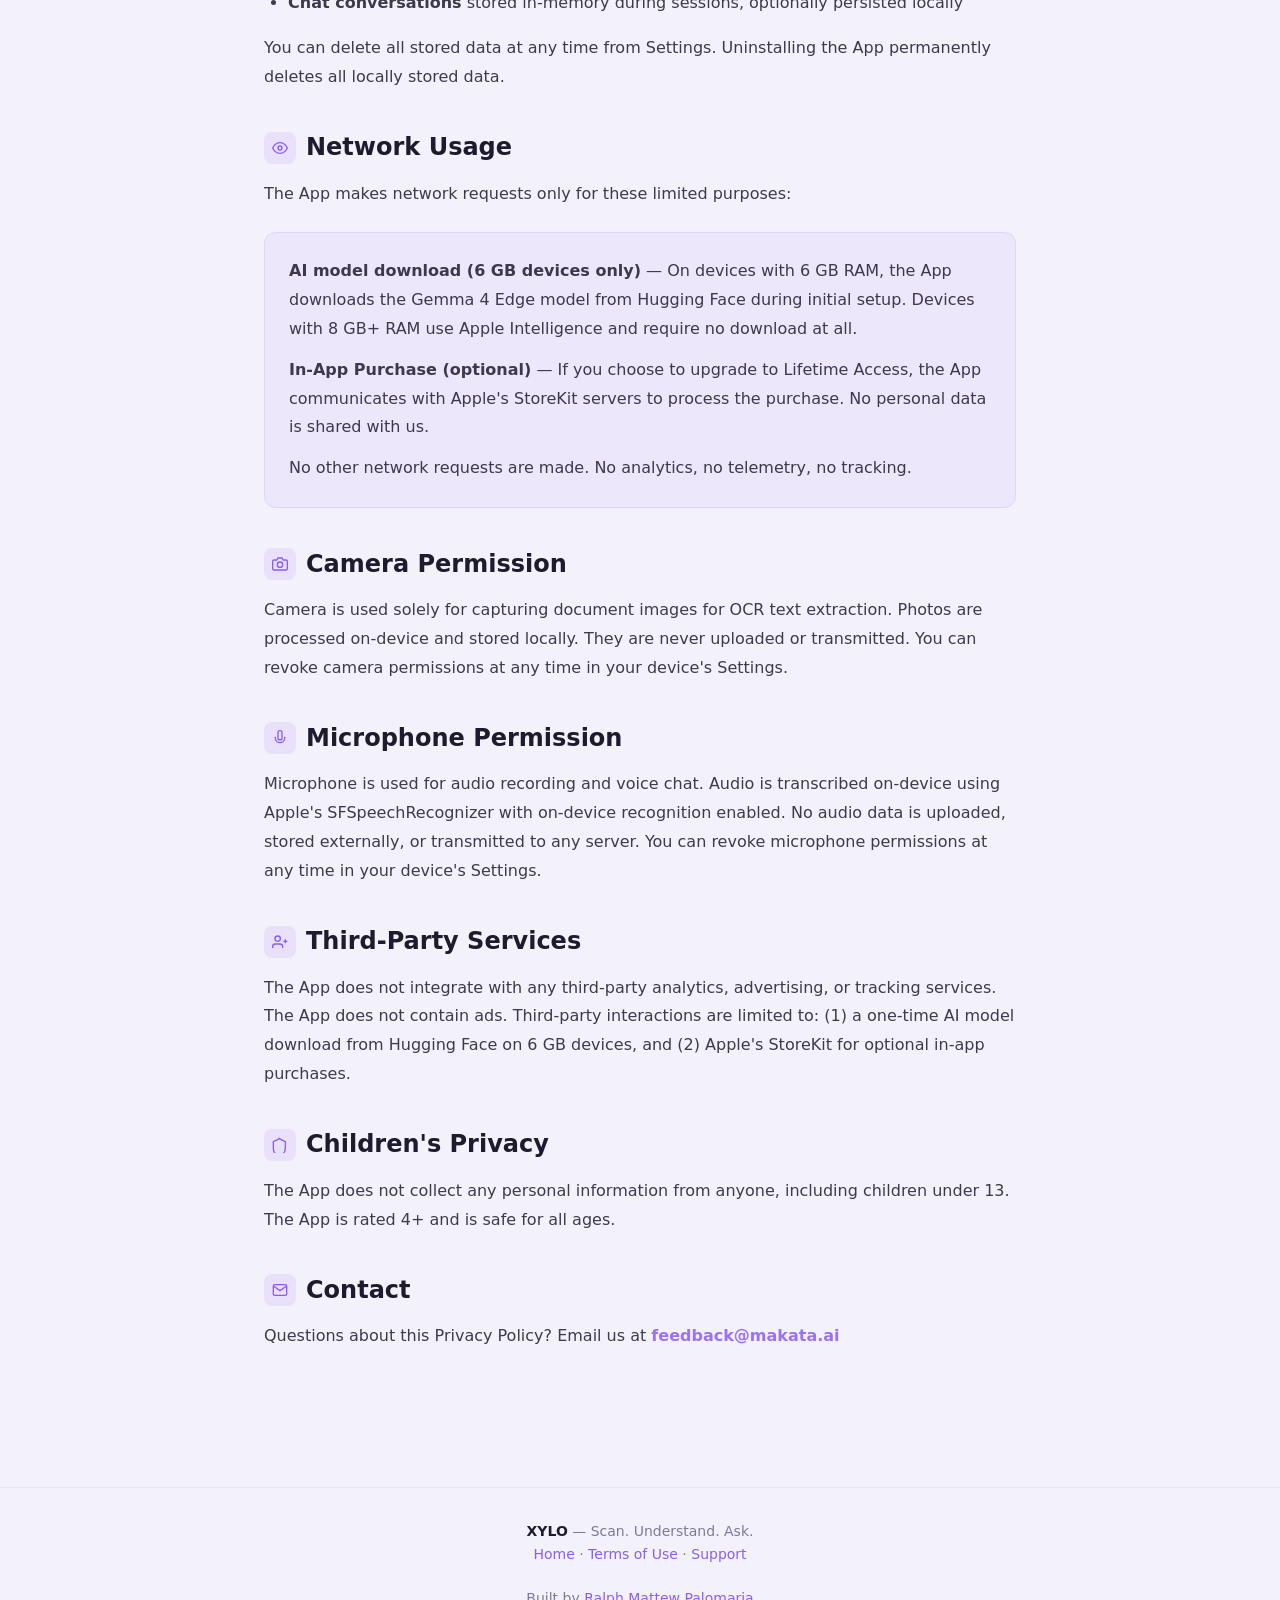
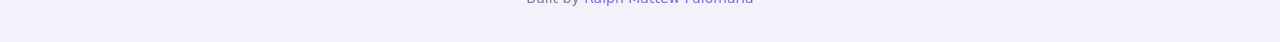
==== commit 7e3abeb6: "updates" ====
--- a/privacy/index.html
+++ b/privacy/index.html
@@ -6,6 +6,9 @@
     <title>Privacy Policy — XYLO</title>
     <meta name="description" content="XYLO Privacy Policy. 100% on-device document intelligence — no data collection, no tracking, no cloud processing.">
     <meta name="theme-color" content="#8B5CF6">
+    <link rel="icon" type="image/png" sizes="32x32" href="../assets/img/favicon-32x32.png">
+    <link rel="icon" type="image/png" sizes="16x16" href="../assets/img/favicon-16x16.png">
+    <link rel="apple-touch-icon" sizes="180x180" href="../assets/img/apple-touch-icon.png">
     <link rel="stylesheet" href="../assets/css/main.css">
     <style>
         .legal-hero {
@@ -120,16 +123,18 @@
 </head>
 <body>
     <!-- Navigation -->
-    <nav class="site-nav">
+    <nav class="site-nav" id="site-nav">
         <div class="nav-inner">
             <a href="../" class="nav-brand">
-                <svg class="nav-icon" width="32" height="32" viewBox="0 0 32 32" fill="none">
-                    <rect x="6" y="6" width="20" height="20" rx="6" fill="url(#lg)"/>
-                    <defs><linearGradient id="lg" x1="0%" y1="0%" x2="100%" y2="100%"><stop offset="0%" style="stop-color:#8B5CF6"/><stop offset="100%" style="stop-color:#FACC15"/></linearGradient></defs>
-                </svg>
+                <img src="../assets/img/app-icon.png" alt="XYLO" class="nav-icon" width="32" height="32">
                 XYLO
             </a>
-            <ul class="nav-links">
+            <button class="nav-toggle" aria-label="Menu" onclick="toggleMenu()">
+                <span></span>
+                <span></span>
+                <span></span>
+            </button>
+            <ul class="nav-links" id="nav-links">
                 <li><a href="../">Home</a></li>
                 <li><a href="../support/">Support</a></li>
                 <li><a href="../terms/">Terms</a></li>
@@ -243,6 +248,14 @@
 
         <div class="legal-section">
             <h2>
+                <span class="icon"><svg width="16" height="16" viewBox="0 0 24 24" fill="none" stroke="currentColor" stroke-width="2"><path d="M12 1a3 3 0 0 0-3 3v8a3 3 0 0 0 6 0V4a3 3 0 0 0-3-3z"/><path d="M19 10v2a7 7 0 0 1-14 0v-2"/></svg></span>
+                Microphone Permission
+            </h2>
+            <p>Microphone is used for audio recording and voice chat. Audio is transcribed on-device using Apple's SFSpeechRecognizer with on-device recognition enabled. No audio data is uploaded, stored externally, or transmitted to any server. You can revoke microphone permissions at any time in your device's Settings.</p>
+        </div>
+
+        <div class="legal-section">
+            <h2>
                 <span class="icon"><svg width="16" height="16" viewBox="0 0 24 24" fill="none" stroke="currentColor" stroke-width="2"><path d="M16 21v-2a4 4 0 00-4-4H5a4 4 0 00-4 4v2"/><circle cx="8.5" cy="7" r="4"/><path d="M20 8v6M23 11h-6"/></svg></span>
                 Third-Party Services
             </h2>
@@ -271,5 +284,7 @@
         <a href="../">Home</a> &middot; <a href="../terms/">Terms of Use</a> &middot; <a href="../support/">Support</a><br><br>
         Built by <a href="https://github.com/ralph-mattew" target="_blank" rel="noopener">Ralph Mattew Palomaria</a>
     </div>
+
+    <script src="../assets/js/main.js"></script>
 </body>
 </html>
--- a/assets/css/main.css
+++ b/assets/css/main.css
@@ -2335,3 +2335,314 @@
     color: white !important;
   }
 }
+
+/* ===============================================
+   LAUNCH WEEK PROMO (remove after June 8, 2026)
+   =============================================== */
+
+.launch-banner {
+  position: sticky;
+  top: 0;
+  z-index: 1001;
+  background: linear-gradient(135deg, var(--xylo-primary), var(--xylo-primary-dark), var(--xylo-primary));
+  color: white;
+  padding: 10px 0;
+  text-align: center;
+  box-shadow: 0 2px 12px rgba(139, 92, 246, 0.3);
+}
+
+.launch-banner.dismissed {
+  display: none;
+}
+
+.launch-banner-inner {
+  display: flex;
+  align-items: center;
+  justify-content: center;
+  gap: 1.25rem;
+  flex-wrap: wrap;
+  max-width: 1280px;
+  margin: 0 auto;
+  padding: 0 var(--spacing-xl);
+}
+
+.launch-banner-badge {
+  display: inline-block;
+  padding: 3px 10px;
+  background: rgba(250, 204, 21, 0.25);
+  border: 1px solid rgba(250, 204, 21, 0.4);
+  border-radius: var(--radius-full);
+  font-size: 0.7rem;
+  font-weight: 700;
+  letter-spacing: 0.1em;
+  text-transform: uppercase;
+  color: var(--xylo-accent);
+  flex-shrink: 0;
+}
+
+.launch-banner-text {
+  font-size: 0.9rem;
+  line-height: 1.4;
+}
+
+.launch-banner-text s {
+  opacity: 0.65;
+  color: white;
+}
+
+.launch-countdown {
+  display: flex;
+  gap: 0.35rem;
+  align-items: center;
+  flex-shrink: 0;
+}
+
+.countdown-unit {
+  display: flex;
+  flex-direction: column;
+  align-items: center;
+  min-width: 36px;
+  background: rgba(255, 255, 255, 0.12);
+  border-radius: var(--radius-sm);
+  padding: 4px 6px 2px;
+}
+
+.countdown-unit span {
+  font-size: 1.1rem;
+  font-weight: 700;
+  font-variant-numeric: tabular-nums;
+  line-height: 1.2;
+}
+
+.countdown-unit small {
+  font-size: 0.55rem;
+  text-transform: uppercase;
+  opacity: 0.75;
+  letter-spacing: 0.05em;
+}
+
+.countdown-sep {
+  font-size: 1rem;
+  font-weight: 700;
+  opacity: 0.5;
+  line-height: 1;
+  margin-bottom: 8px;
+}
+
+.launch-banner-close {
+  background: none;
+  border: none;
+  color: white;
+  cursor: pointer;
+  padding: 4px;
+  opacity: 0.7;
+  transition: opacity var(--transition-fast);
+  flex-shrink: 0;
+  line-height: 0;
+}
+
+.launch-banner-close:hover {
+  opacity: 1;
+}
+
+/* Hero micro-copy */
+.launch-hero-microcopy {
+  font-size: 0.95rem;
+  color: var(--xylo-accent);
+  margin-top: var(--spacing-lg);
+  font-weight: 500;
+  line-height: 1.6;
+}
+
+.launch-hero-microcopy strong {
+  font-weight: 700;
+}
+
+/* Claim discount section */
+.launch-claim-steps {
+  display: grid;
+  grid-template-columns: repeat(3, 1fr);
+  gap: var(--spacing-xl);
+  margin-bottom: var(--spacing-xxl);
+}
+
+.launch-claim-step {
+  text-align: center;
+  padding: 3rem var(--spacing-xl) var(--spacing-xl);
+  position: relative;
+  overflow: visible;
+}
+
+.launch-claim-step:hover {
+  transform: none;
+}
+
+.launch-claim-number {
+  position: absolute;
+  top: -18px;
+  left: 50%;
+  transform: translateX(-50%);
+  width: 44px;
+  height: 44px;
+  display: flex;
+  align-items: center;
+  justify-content: center;
+  background: linear-gradient(135deg, var(--xylo-accent), var(--xylo-primary));
+  color: white;
+  border-radius: 50%;
+  font-weight: 700;
+  font-size: 1.25rem;
+  z-index: 1;
+  box-shadow: 0 4px 16px rgba(250, 204, 21, 0.3);
+}
+
+.launch-claim-icon {
+  width: 56px;
+  height: 56px;
+  margin: 0 auto var(--spacing-md);
+  display: flex;
+  align-items: center;
+  justify-content: center;
+  color: var(--xylo-accent);
+}
+
+.launch-claim-step h3 {
+  margin-bottom: var(--spacing-sm);
+  font-weight: 600;
+  font-size: 1.1rem;
+}
+
+.launch-claim-step p {
+  opacity: 0.85;
+  line-height: 1.6;
+  font-size: 0.95rem;
+}
+
+.launch-claim-step s {
+  opacity: 0.6;
+}
+
+.launch-claim-note {
+  display: flex;
+  gap: var(--spacing-lg);
+  align-items: flex-start;
+  padding: var(--spacing-xl);
+  border: 1px solid rgba(250, 204, 21, 0.25);
+  background: rgba(250, 204, 21, 0.04);
+}
+
+.launch-claim-note:hover {
+  transform: none;
+}
+
+.launch-claim-note-icon {
+  flex-shrink: 0;
+  color: var(--xylo-accent);
+  margin-top: 2px;
+}
+
+.launch-claim-note strong {
+  display: block;
+  margin-bottom: var(--spacing-sm);
+}
+
+.launch-claim-note p {
+  margin: 0;
+  opacity: 0.85;
+  line-height: 1.7;
+  font-size: 0.95rem;
+}
+
+/* Launch FAQ highlight */
+.launch-faq-highlight {
+  border: 2px solid var(--xylo-accent) !important;
+}
+
+/* Responsive: tablet */
+@media (max-width: 968px) {
+  .launch-claim-steps {
+    grid-template-columns: 1fr;
+    max-width: 480px;
+    margin-left: auto;
+    margin-right: auto;
+  }
+
+  .launch-banner-inner {
+    gap: 0.75rem;
+    padding: 0 var(--spacing-md);
+  }
+
+  .launch-claim-note {
+    flex-direction: column;
+  }
+}
+
+/* Responsive: mobile */
+@media (max-width: 768px) {
+  .launch-banner-text {
+    font-size: 0.8rem;
+  }
+
+  .countdown-unit {
+    min-width: 30px;
+    padding: 3px 4px 1px;
+  }
+
+  .countdown-unit span {
+    font-size: 0.95rem;
+  }
+
+  .countdown-unit small {
+    font-size: 0.5rem;
+  }
+
+  .launch-hero-microcopy {
+    font-size: 0.85rem;
+  }
+}
+
+/* Responsive: small phone */
+@media (max-width: 640px) {
+  .launch-countdown {
+    gap: 0.25rem;
+  }
+
+  .countdown-unit {
+    min-width: 26px;
+  }
+
+  .launch-banner-badge {
+    display: none;
+  }
+}
+
+/* Light mode overrides */
+@media (prefers-color-scheme: light) {
+  .launch-banner {
+    background: linear-gradient(135deg, var(--xylo-primary-dark), var(--xylo-primary)) !important;
+    box-shadow: 0 2px 12px rgba(139, 92, 246, 0.2) !important;
+  }
+
+  .launch-hero-microcopy {
+    color: var(--xylo-primary) !important;
+  }
+
+  .launch-claim-note {
+    background: rgba(139, 92, 246, 0.04) !important;
+    border-color: rgba(139, 92, 246, 0.15) !important;
+  }
+
+  .launch-claim-icon {
+    color: var(--xylo-primary) !important;
+  }
+
+  .launch-claim-number {
+    box-shadow: 0 4px 16px rgba(139, 92, 246, 0.25) !important;
+  }
+
+  .launch-faq-highlight {
+    border-color: var(--xylo-primary) !important;
+  }
+}
+
+/* === END LAUNCH WEEK PROMO === */
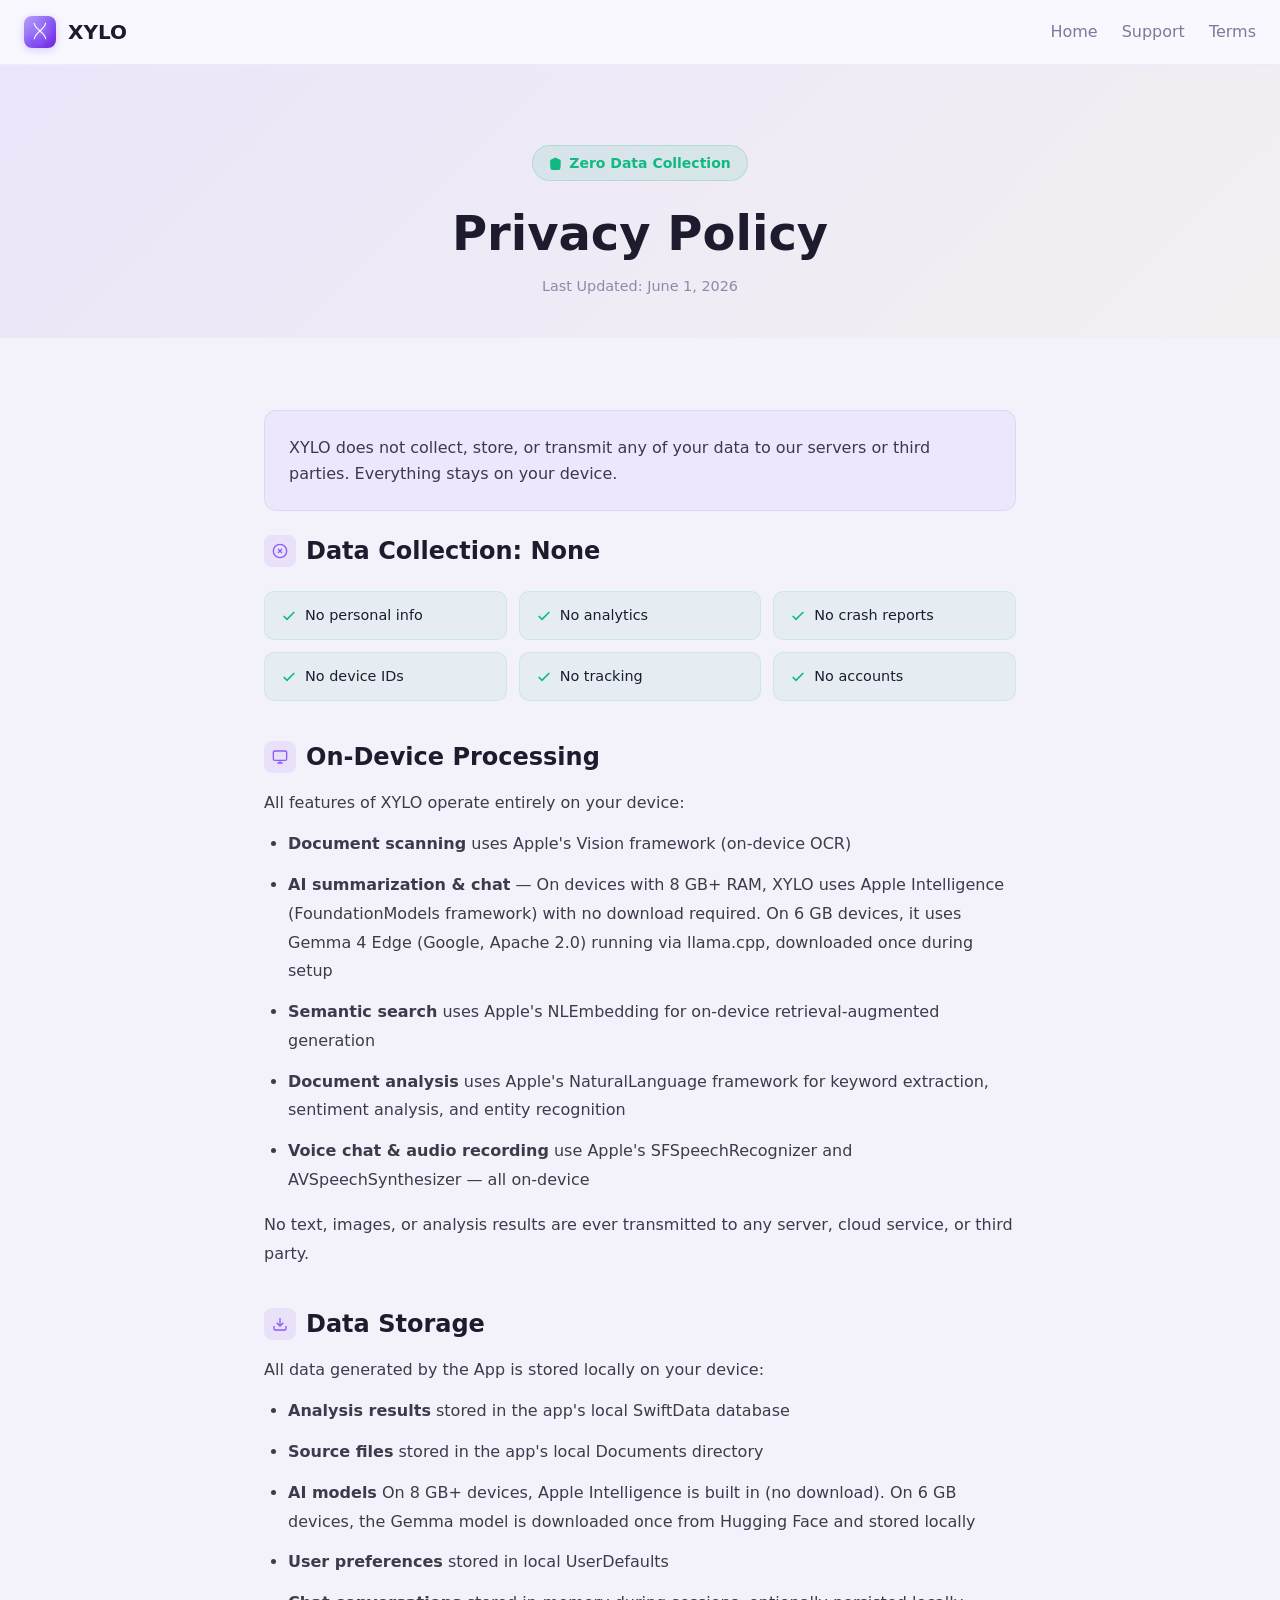
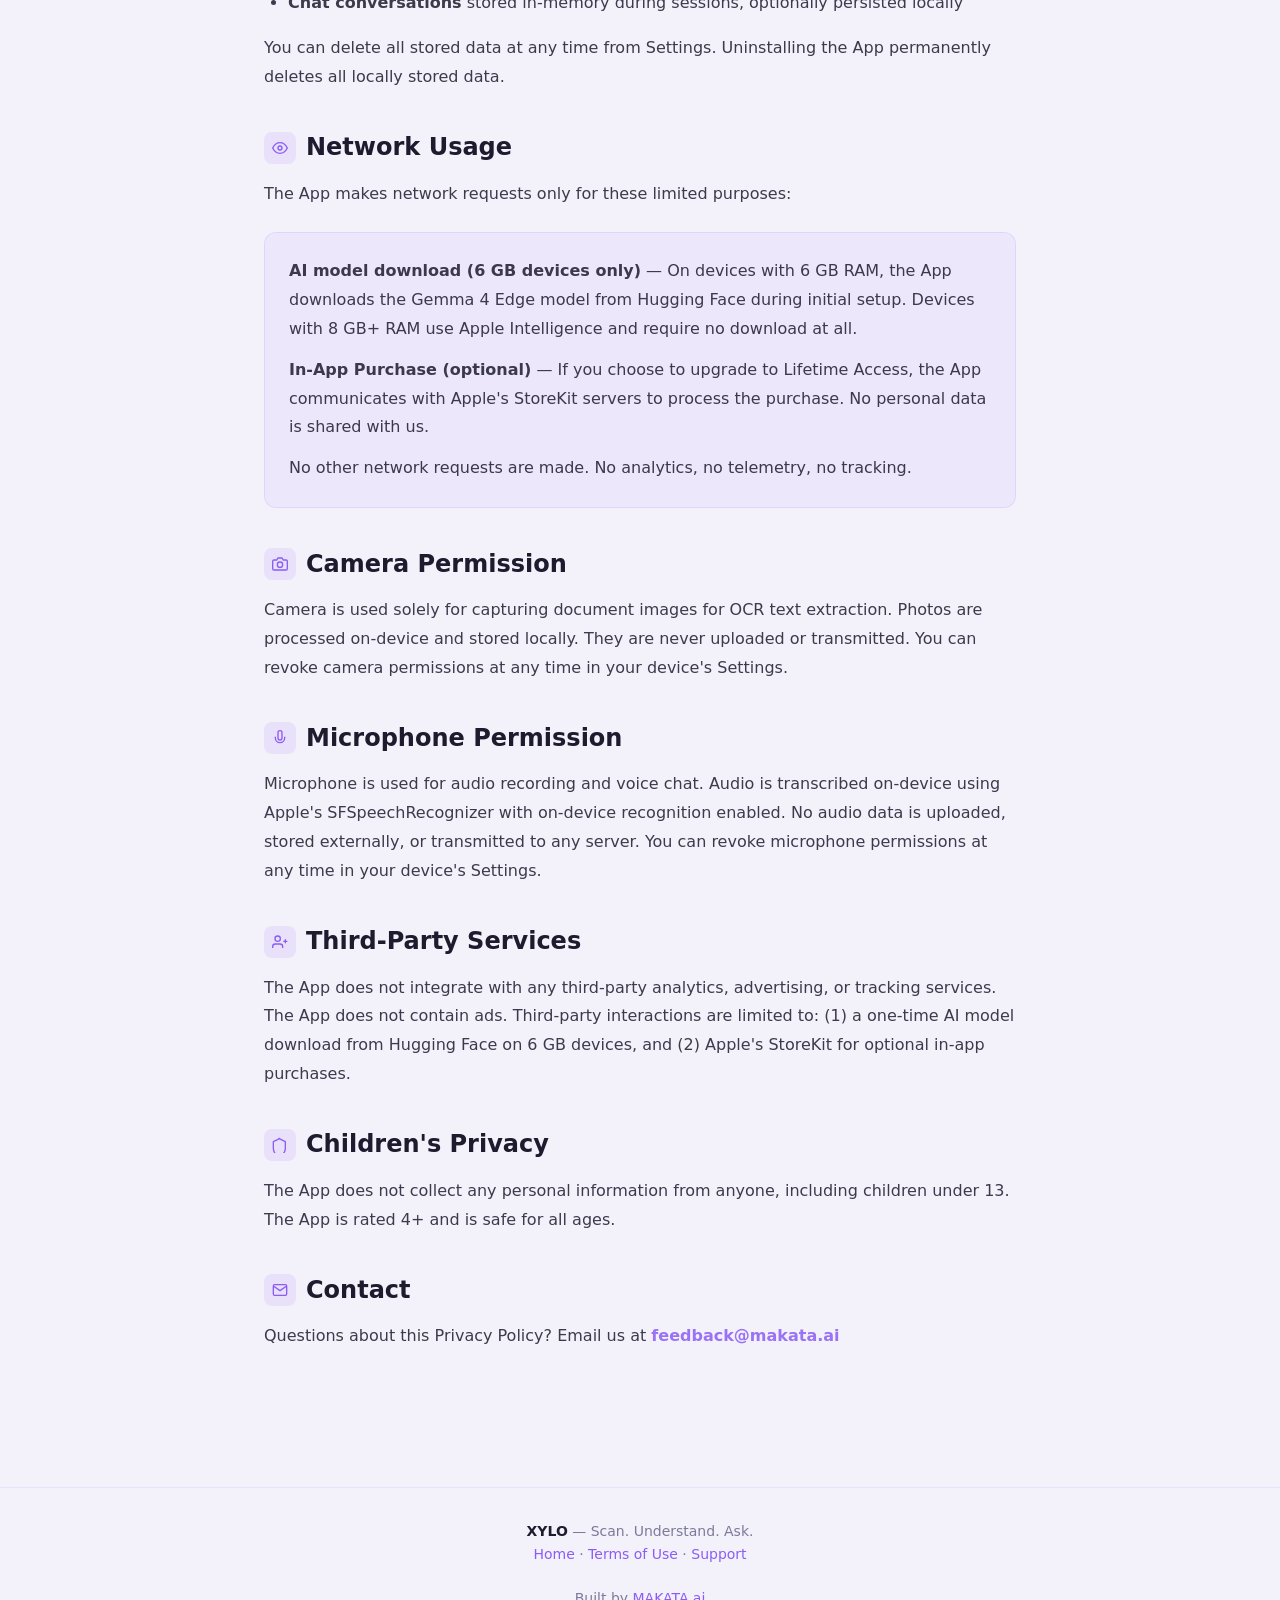
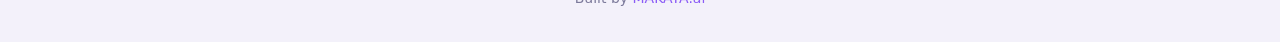
==== commit 6bc8b6b3: "updates" ====
--- a/privacy/index.html
+++ b/privacy/index.html
@@ -282,7 +282,7 @@
     <div class="legal-footer">
         <strong>XYLO</strong> — Scan. Understand. Ask.<br>
         <a href="../">Home</a> &middot; <a href="../terms/">Terms of Use</a> &middot; <a href="../support/">Support</a><br><br>
-        Built by <a href="https://github.com/ralph-mattew" target="_blank" rel="noopener">Ralph Mattew Palomaria</a>
+        Built by <a href="https://makata.ai" target="_blank" rel="noopener">MAKATA.ai</a>
     </div>
 
     <script src="../assets/js/main.js"></script>
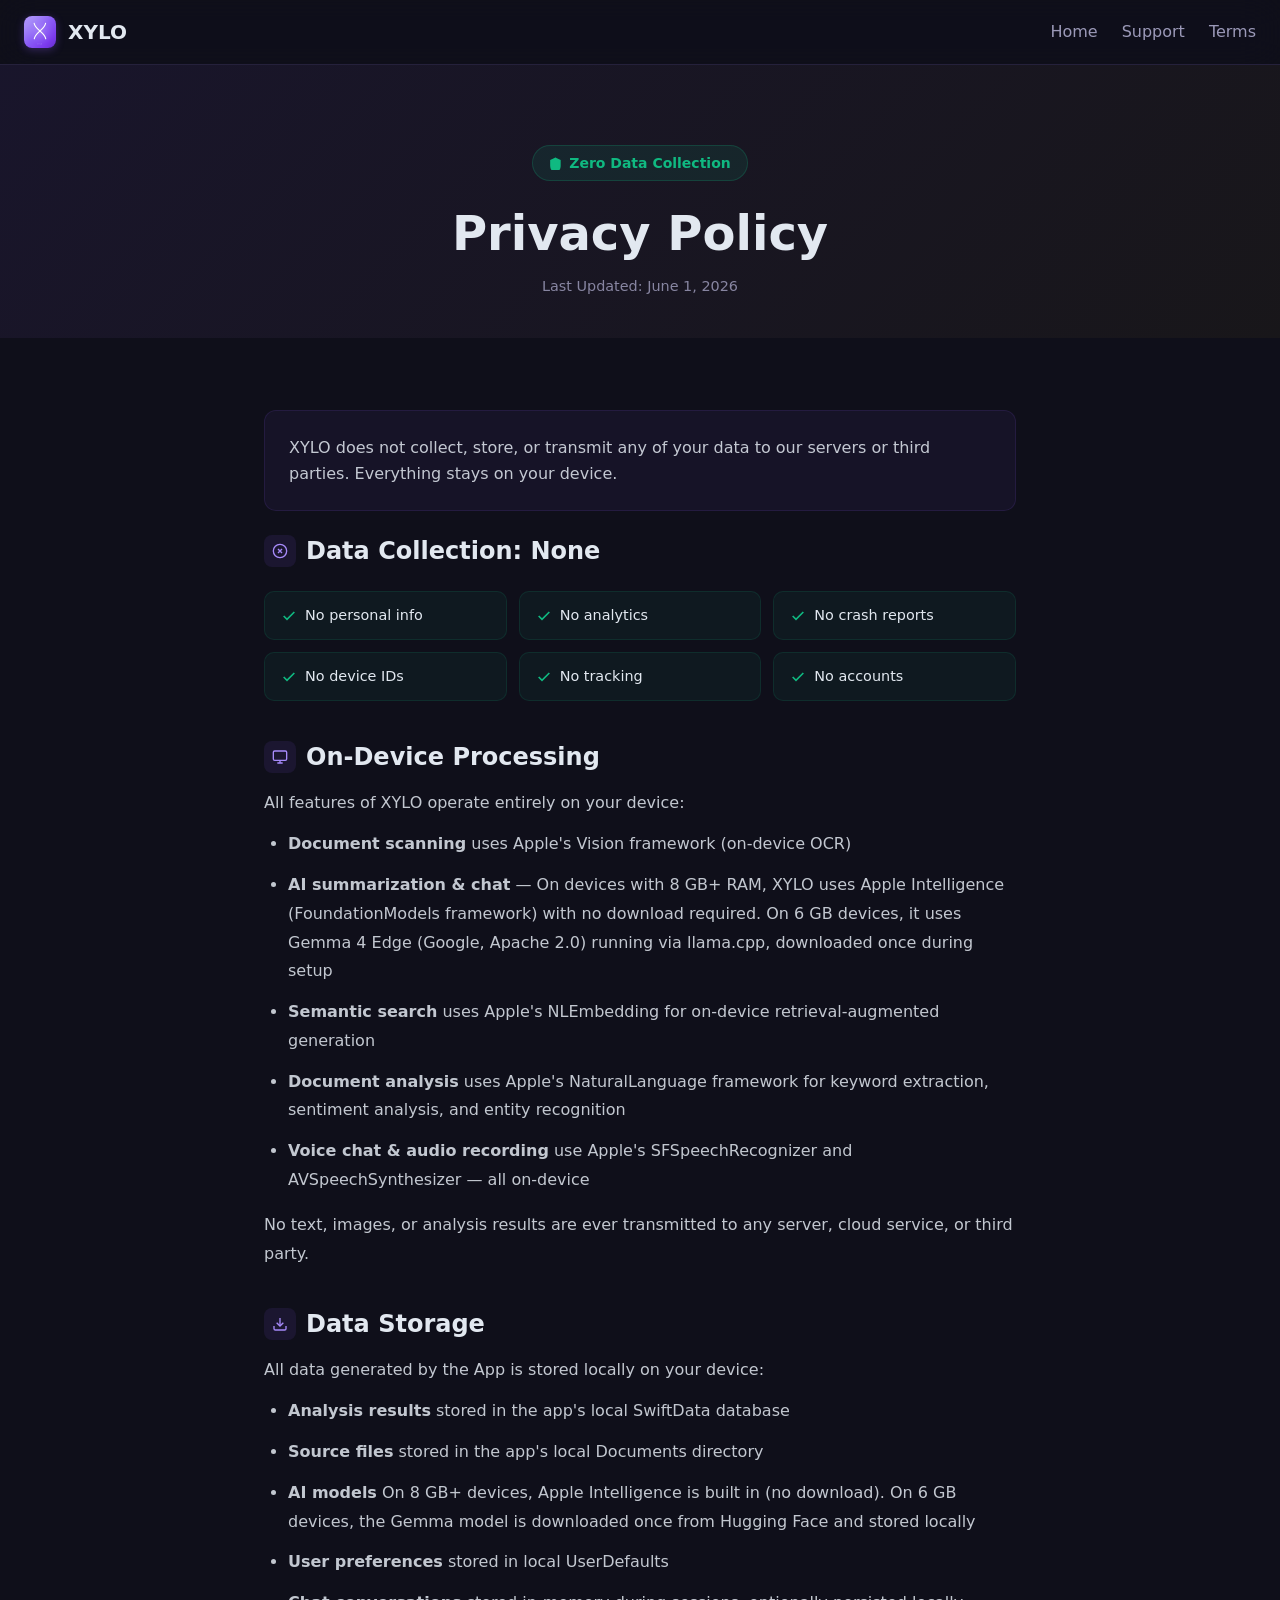
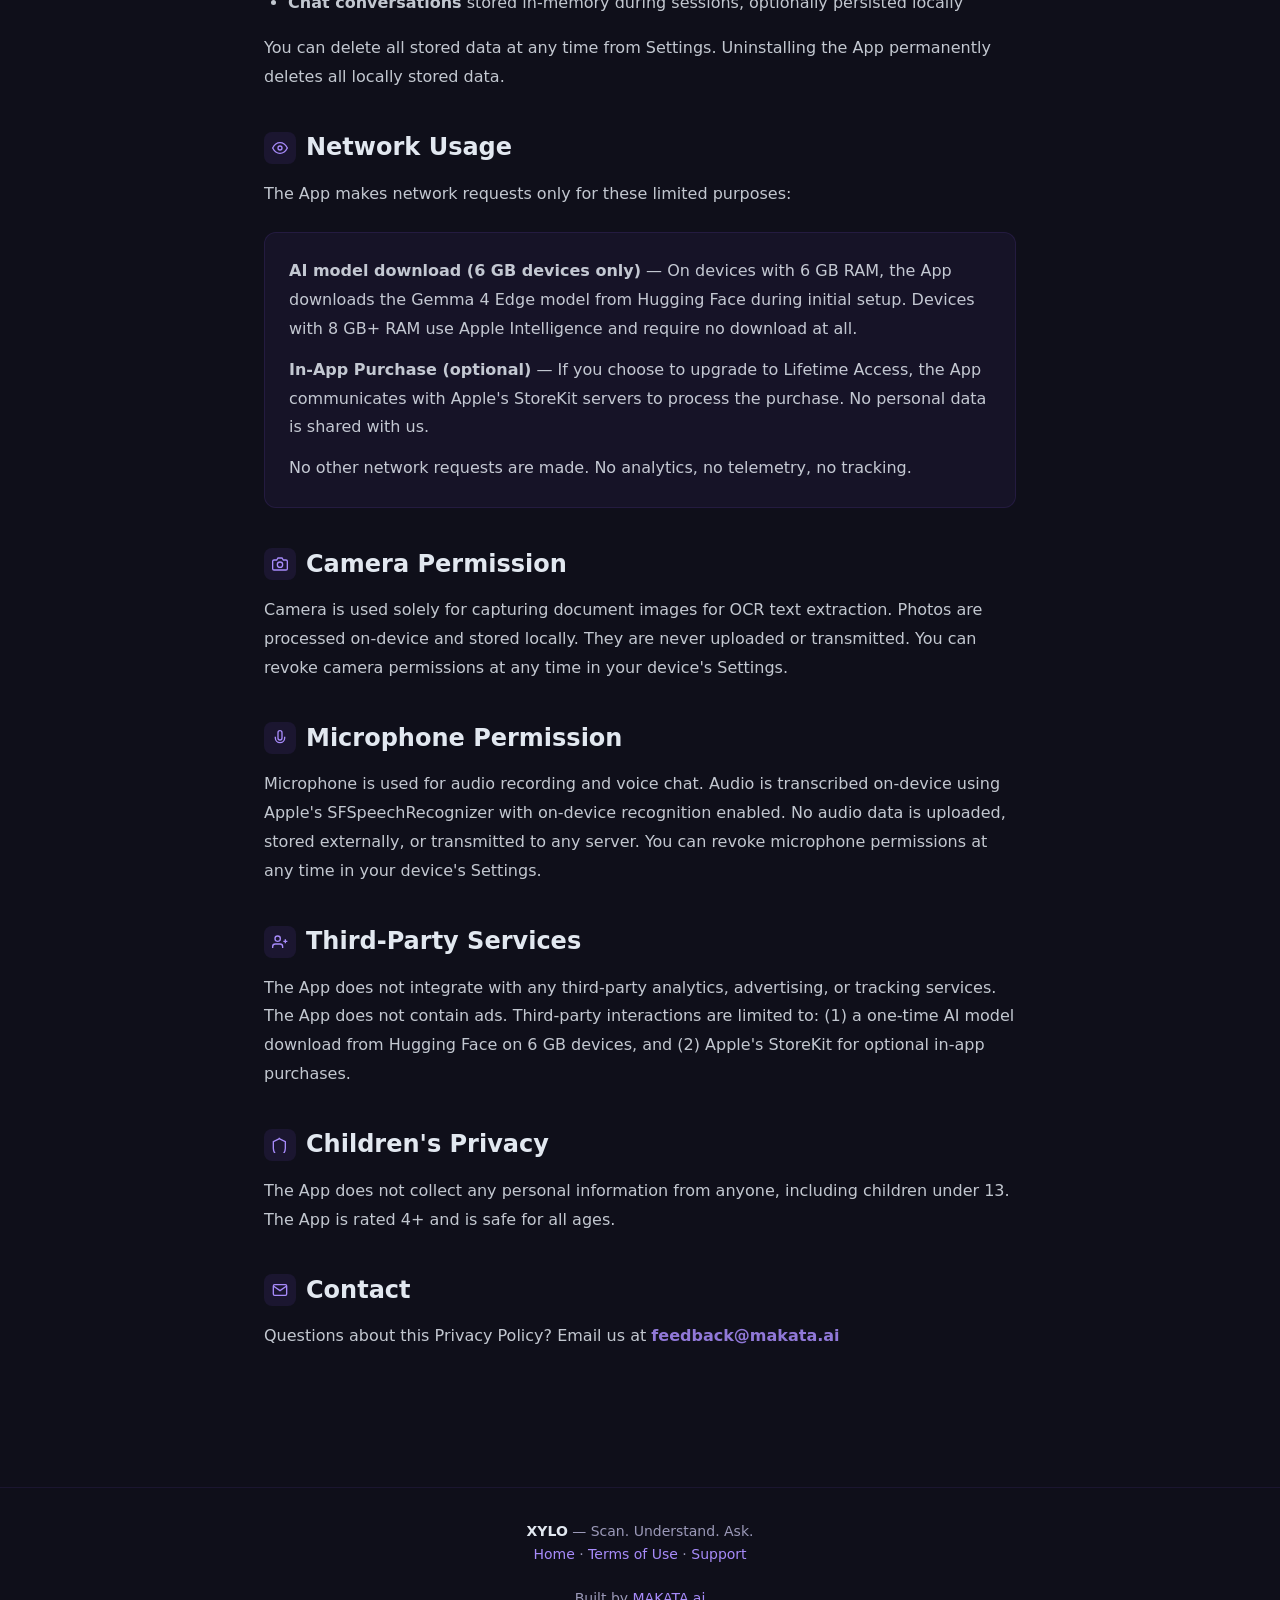
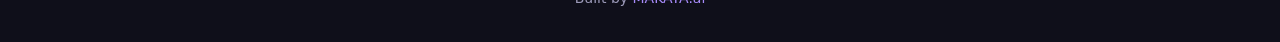
==== commit 6627caae: "Force dark mode as default across all pages Dark mode CSS variables are now the root defaults instea" ====
--- a/privacy/index.html
+++ b/privacy/index.html
@@ -5,7 +5,8 @@
     <meta name="viewport" content="width=device-width, initial-scale=1.0">
     <title>Privacy Policy — XYLO</title>
     <meta name="description" content="XYLO Privacy Policy. 100% on-device document intelligence — no data collection, no tracking, no cloud processing.">
-    <meta name="theme-color" content="#8B5CF6">
+    <meta name="theme-color" content="#0F0F1A">
+    <meta name="color-scheme" content="dark">
     <link rel="icon" type="image/png" sizes="32x32" href="../assets/img/favicon-32x32.png">
     <link rel="icon" type="image/png" sizes="16x16" href="../assets/img/favicon-16x16.png">
     <link rel="apple-touch-icon" sizes="180x180" href="../assets/img/apple-touch-icon.png">
--- a/assets/css/main.css
+++ b/assets/css/main.css
@@ -6,20 +6,21 @@
    ============================================ */
 
 :root {
-  /* Colors - Light Mode */
-  --xylo-primary: #8B5CF6;
-  --xylo-primary-light: #A78BFA;
-  --xylo-primary-dark: #7C3AED;
-  --xylo-accent: #FACC15;
-  --xylo-accent-light: #FDE68A;
-  --xylo-accent-dark: #EAB308;
-  --xylo-surface: #F3F1FA;
-  --xylo-card: #FBFAFF;
-  --xylo-text: #1E1B2E;
-  --xylo-text-secondary: #7C7A9B;
+  /* Colors - Dark Mode (always) */
+  color-scheme: dark;
+  --xylo-primary: #A78BFA;
+  --xylo-primary-light: #C4B5FD;
+  --xylo-primary-dark: #8B5CF6;
+  --xylo-accent: #FDE68A;
+  --xylo-accent-light: #FEF3C7;
+  --xylo-accent-dark: #FACC15;
+  --xylo-surface: #0F0F1A;
+  --xylo-card: #1A1A2E;
+  --xylo-text: #E2E8F0;
+  --xylo-text-secondary: #9B99B8;
   --xylo-success: #10B981;
   --xylo-error: #EF4444;
-  
+
   /* Spacing */
   --spacing-xs: 4px;
   --spacing-sm: 8px;
@@ -28,49 +29,29 @@
   --spacing-xl: 24px;
   --spacing-xxl: 32px;
   --spacing-xxxl: 40px;
-  
+
   /* Border Radius */
   --radius-sm: 8px;
   --radius-md: 12px;
   --radius-lg: 16px;
   --radius-full: 9999px;
-  
+
   /* Typography */
   --font-system: -apple-system, BlinkMacSystemFont, "SF Pro Display", "Segoe UI", system-ui, sans-serif;
   --font-mono: "SF Mono", "Cascadia Code", "Consolas", monospace;
-  
+
   /* Shadows */
-  --shadow-sm: 0 1px 2px rgba(139, 92, 246, 0.05);
-  --shadow-md: 0 4px 12px rgba(139, 92, 246, 0.08);
-  --shadow-lg: 0 8px 32px rgba(139, 92, 246, 0.1);
-  --shadow-xl: 0 16px 48px rgba(139, 92, 246, 0.15);
-  
+  --shadow-sm: 0 1px 2px rgba(15, 15, 26, 0.2);
+  --shadow-md: 0 4px 12px rgba(15, 15, 26, 0.3);
+  --shadow-lg: 0 8px 32px rgba(15, 15, 26, 0.4);
+  --shadow-xl: 0 16px 48px rgba(15, 15, 26, 0.5);
+
   /* Transitions */
   --transition-fast: 150ms cubic-bezier(0.4, 0, 0.2, 1);
   --transition-base: 250ms cubic-bezier(0.4, 0, 0.2, 1);
   --transition-slow: 350ms cubic-bezier(0.4, 0, 0.2, 1);
 }
 
-@media (prefers-color-scheme: dark) {
-  :root {
-    --xylo-primary: #A78BFA;
-    --xylo-primary-light: #C4B5FD;
-    --xylo-primary-dark: #8B5CF6;
-    --xylo-accent: #FDE68A;
-    --xylo-accent-light: #FEF3C7;
-    --xylo-accent-dark: #FACC15;
-    --xylo-surface: #0F0F1A;
-    --xylo-card: #1A1A2E;
-    --xylo-text: #E2E8F0;
-    --xylo-text-secondary: #9B99B8;
-    
-    --shadow-sm: 0 1px 2px rgba(15, 15, 26, 0.2);
-    --shadow-md: 0 4px 12px rgba(15, 15, 26, 0.3);
-    --shadow-lg: 0 8px 32px rgba(15, 15, 26, 0.4);
-    --shadow-xl: 0 16px 48px rgba(15, 15, 26, 0.5);
-  }
-}
-
 /* ============================================
    Reset & Base
    ============================================ */
@@ -132,22 +113,14 @@
    ============================================ */
 
 .glass-card {
-  background: rgba(251, 250, 255, 0.7);
+  background: rgba(26, 26, 46, 0.7);
   backdrop-filter: blur(20px) saturate(180%);
   -webkit-backdrop-filter: blur(20px) saturate(180%);
-  border: 1px solid rgba(139, 92, 246, 0.1);
+  border: 1px solid rgba(167, 139, 250, 0.15);
   border-radius: var(--radius-lg);
-  box-shadow: var(--shadow-md);
+  box-shadow: var(--shadow-lg);
   padding: var(--spacing-xl);
   transition: all var(--transition-base);
-}
-
-@media (prefers-color-scheme: dark) {
-  .glass-card {
-    background: rgba(26, 26, 46, 0.7);
-    border: 1px solid rgba(167, 139, 250, 0.15);
-    box-shadow: var(--shadow-lg);
-  }
 }
 
 .glass-card:hover {
@@ -237,18 +210,11 @@
   position: sticky;
   top: 0;
   z-index: 1000;
-  background: rgba(251, 250, 255, 0.8);
+  background: rgba(15, 15, 26, 0.8);
   backdrop-filter: blur(20px) saturate(180%);
   -webkit-backdrop-filter: blur(20px) saturate(180%);
-  border-bottom: 1px solid rgba(139, 92, 246, 0.1);
+  border-bottom: 1px solid rgba(167, 139, 250, 0.15);
   transition: all var(--transition-base);
-}
-
-@media (prefers-color-scheme: dark) {
-  .site-nav {
-    background: rgba(15, 15, 26, 0.8);
-    border-bottom: 1px solid rgba(167, 139, 250, 0.15);
-  }
 }
 
 .nav-inner {
